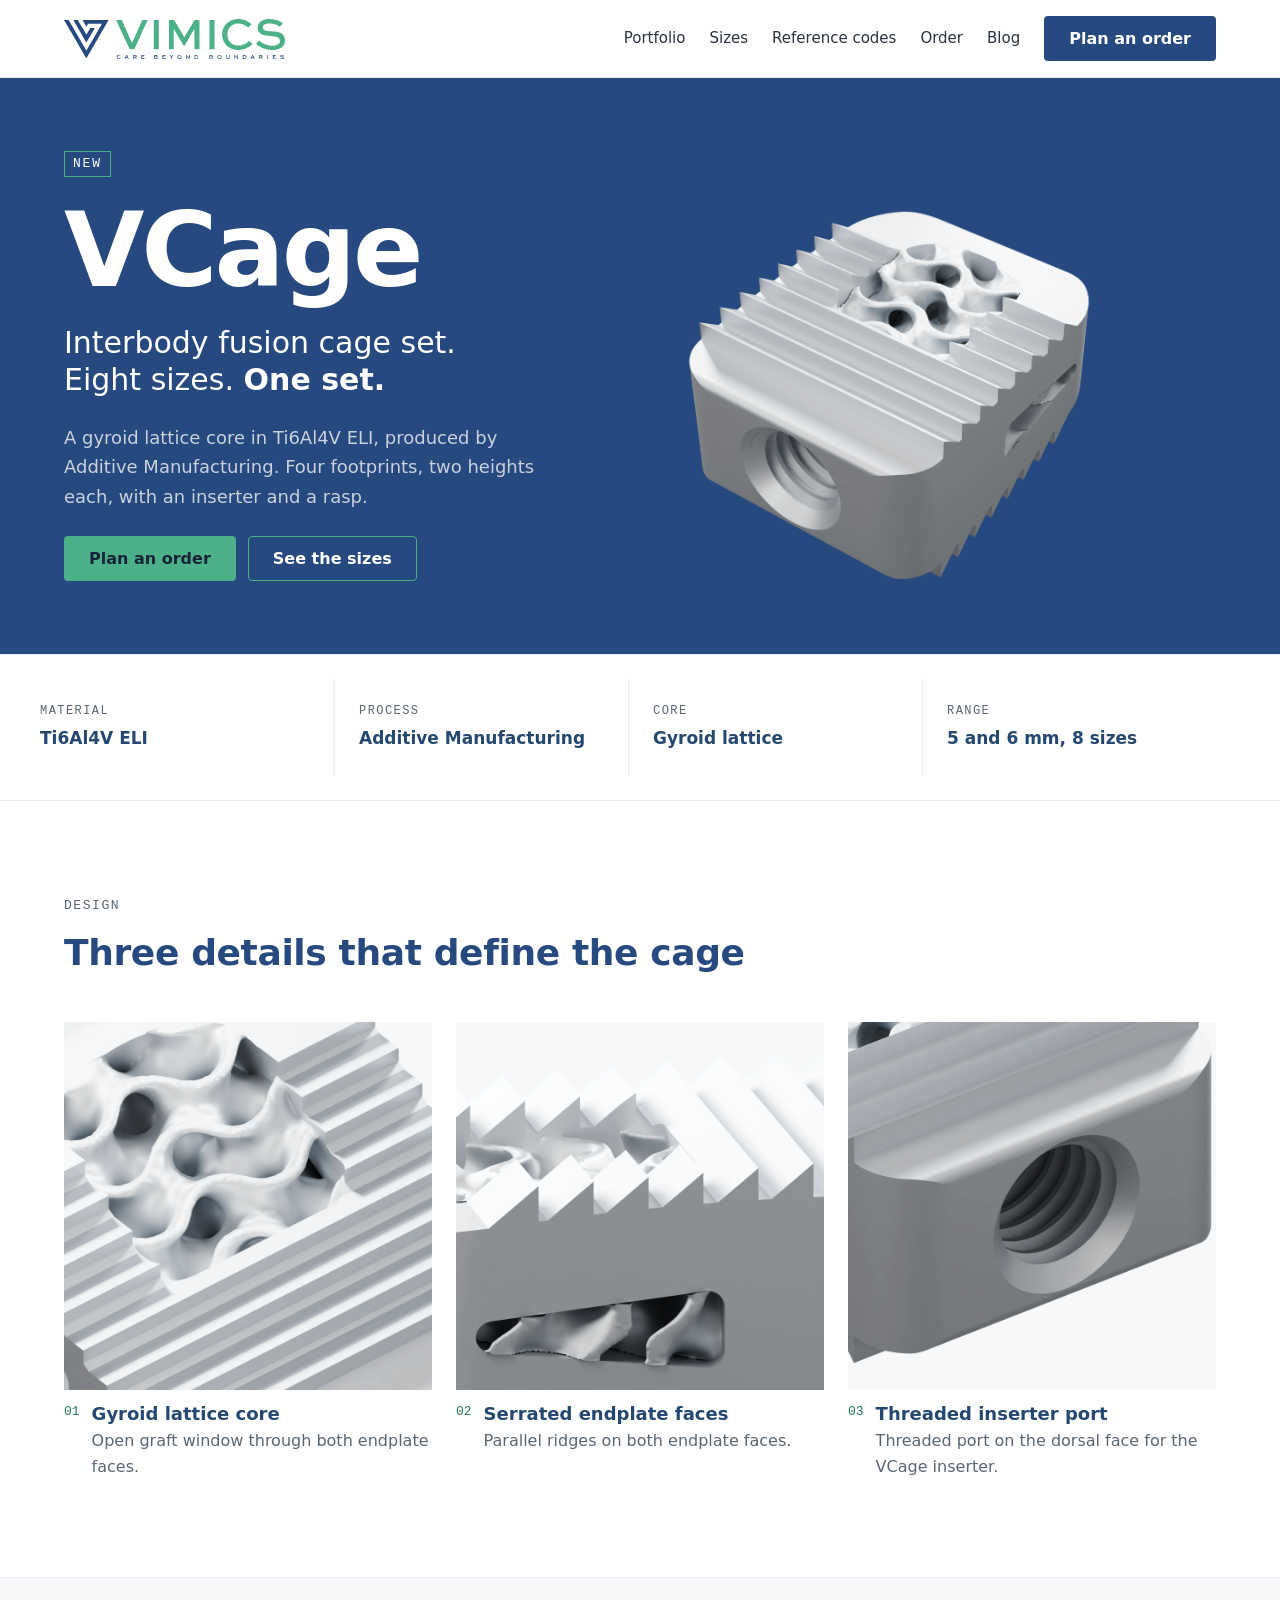
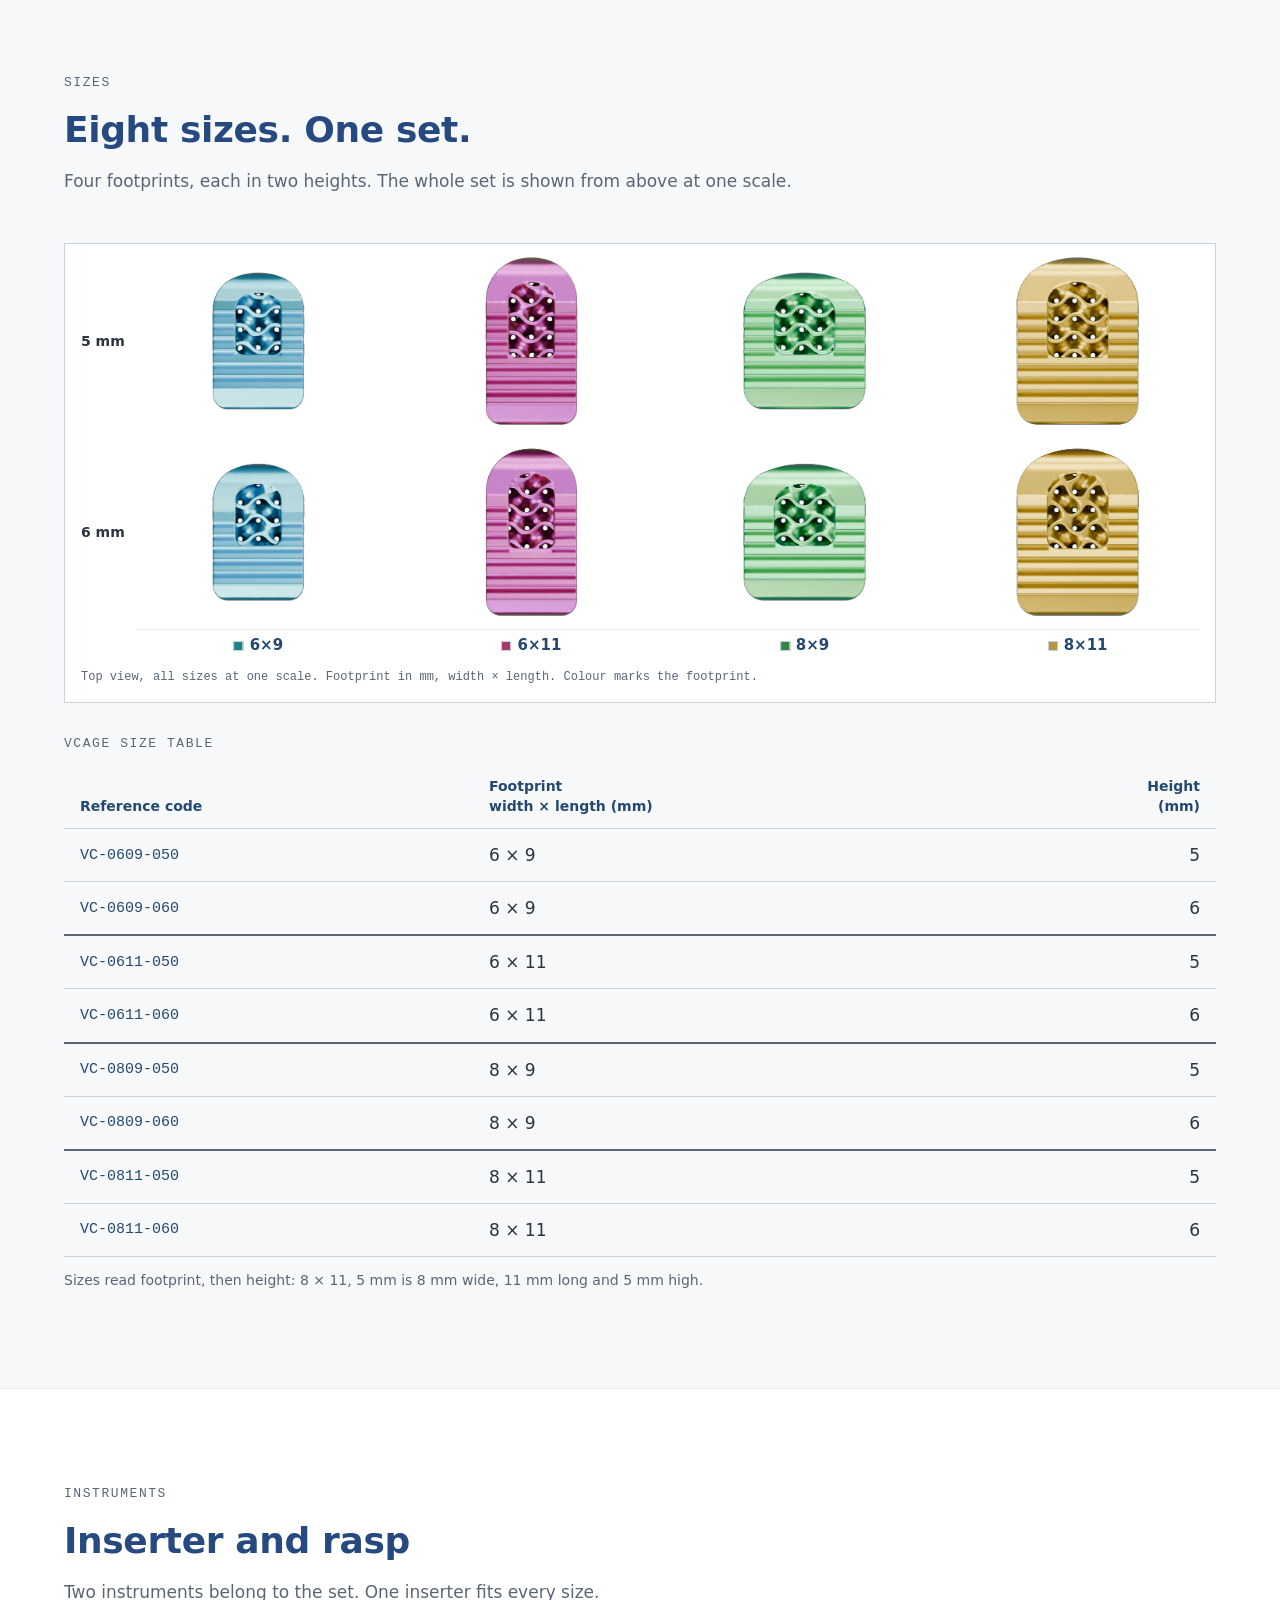
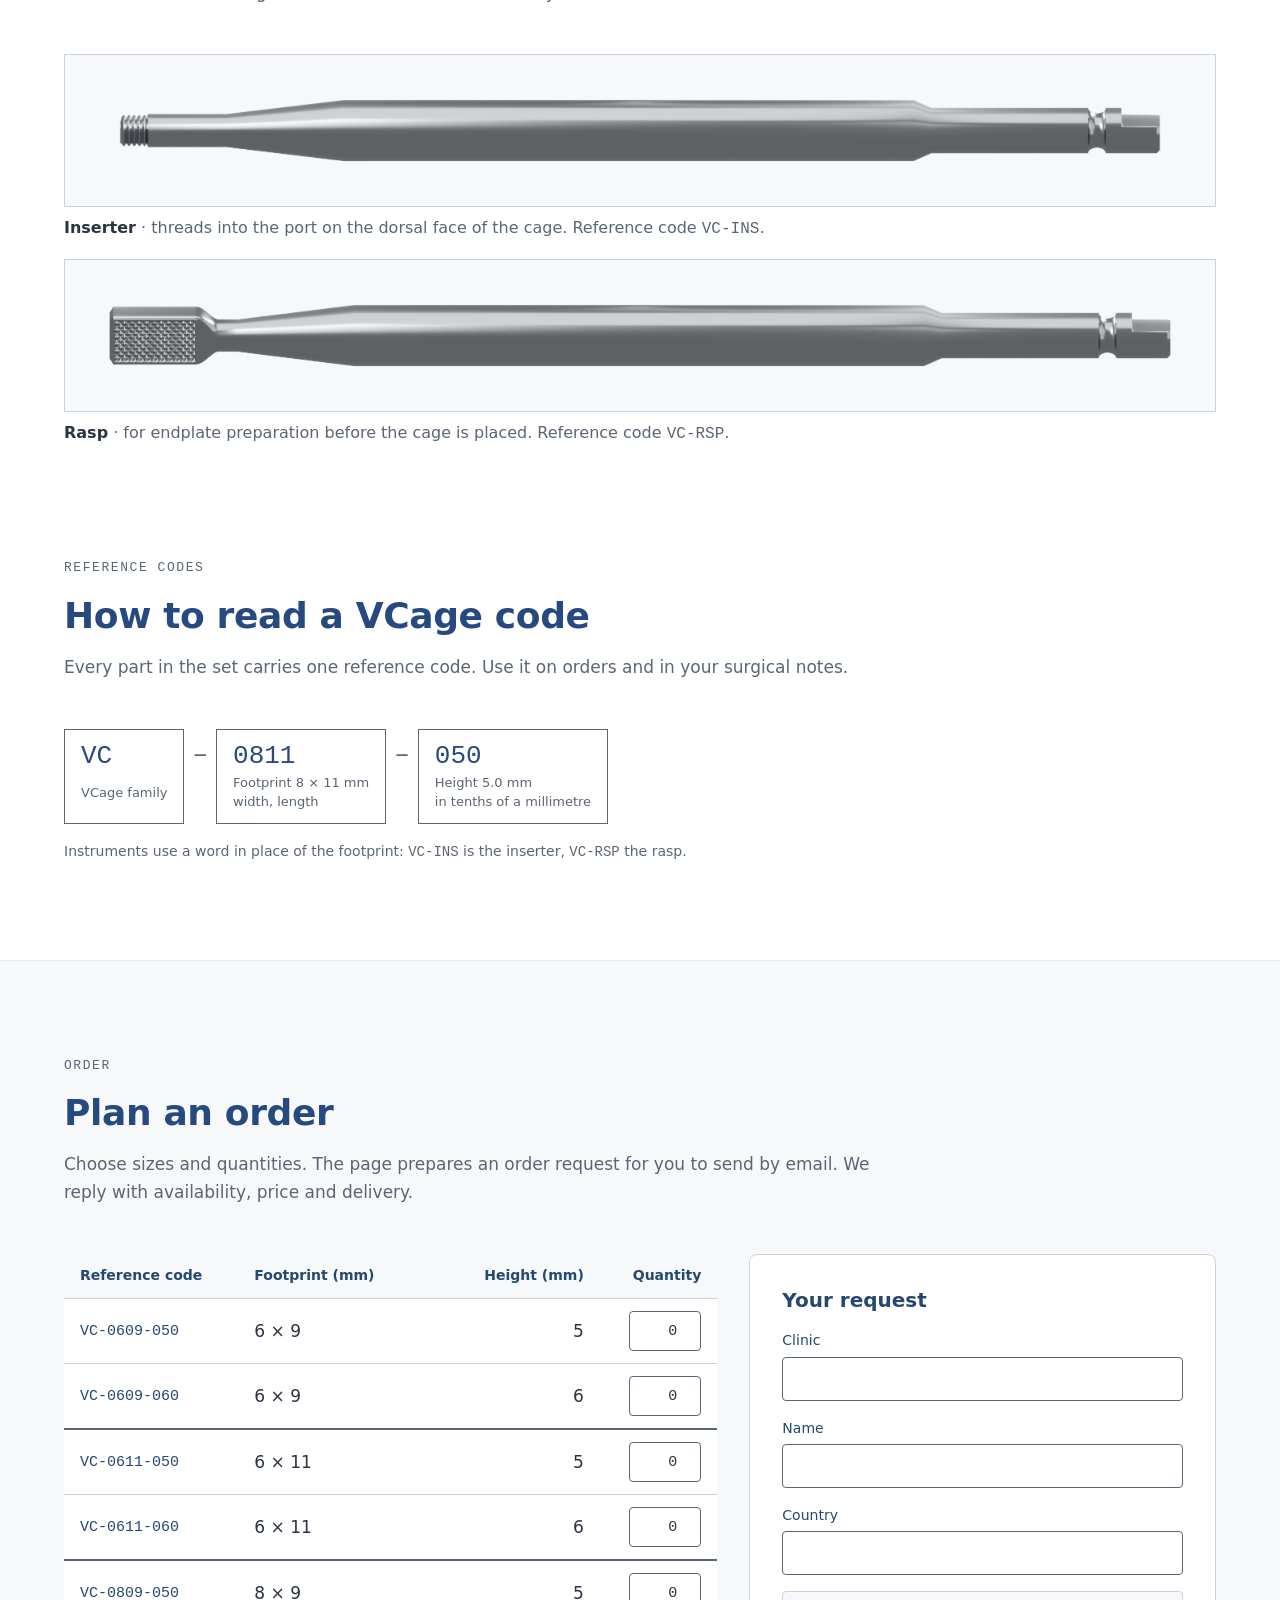
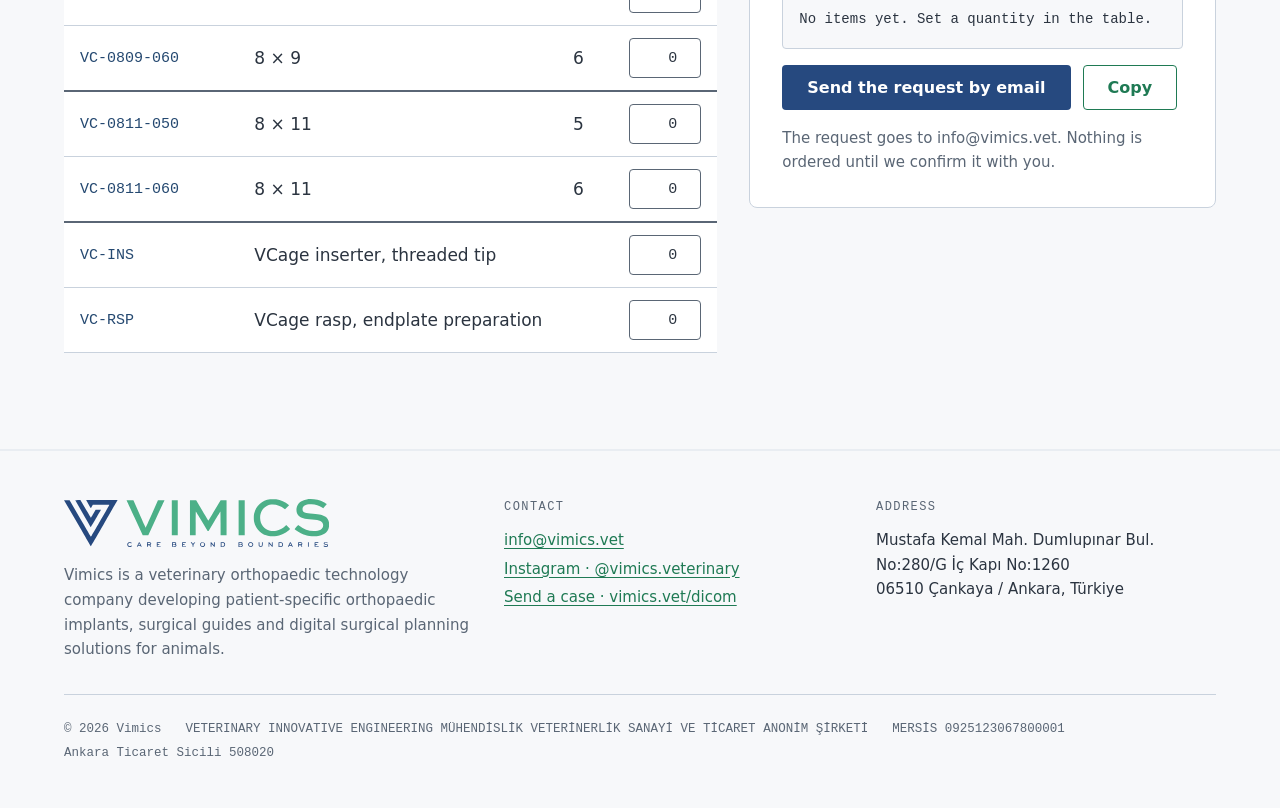
==== vcage/index.html @ 41f99340 "Update VCage to the new eight-size set with inserter and rasp Co-Authored-By: Claude Fable 5.2 <nore" ====
<!doctype html>
<html lang="en">
<head>
<meta charset="utf-8">
<meta name="viewport" content="width=device-width, initial-scale=1, viewport-fit=cover">
<title>VCage interbody fusion cage set · Vimics</title>
<meta name="description" content="VCage interbody fusion cage set: eight sizes with a gyroid lattice core, produced from Ti6Al4V ELI by Additive Manufacturing.">
<link rel="canonical" href="https://vimics.vet/vcage/">
<meta name="robots" content="index, follow, max-image-preview:large">
<meta property="og:type" content="website">
<meta property="og:site_name" content="Vimics">
<meta property="og:locale" content="en_GB">
<meta property="og:url" content="https://vimics.vet/vcage/">
<meta property="og:title" content="VCage · Interbody fusion cage set">
<meta property="og:description" content="Eight sizes. One set. Gyroid lattice core, Ti6Al4V ELI, Additive Manufacturing.">
<meta property="og:image" content="https://vimics.vet/assets/img/vcage/og.jpg">
<meta property="og:image:width" content="1200">
<meta property="og:image:height" content="630">
<meta property="og:image:alt" content="VCage cage in raw titanium: gyroid lattice core, serrated endplate faces and threaded inserter port">
<meta name="twitter:card" content="summary_large_image">
<meta name="theme-color" content="#26497F">
<script type="application/ld+json">
{
  "@context": "https://schema.org",
  "@graph": [
    {
      "@type": "Product",
      "@id": "https://vimics.vet/vcage/#product",
      "name": "VCage interbody fusion cage set",
      "description": "Veterinary interbody fusion cage set in eight sizes. Each cage has a gyroid lattice core, serrated endplate faces and a threaded inserter port, and is produced from Ti6Al4V ELI by Additive Manufacturing.",
      "url": "https://vimics.vet/vcage/",
      "image": ["https://vimics.vet/assets/img/vcage/og.jpg", "https://vimics.vet/assets/img/vcage/hero.webp"],
      "category": "Veterinary orthopaedic implants",
      "material": "Ti6Al4V ELI",
      "brand": { "@type": "Brand", "name": "Vimics" },
      "manufacturer": { "@id": "https://vimics.vet/#organization" }
    },
    {
      "@type": "Organization",
      "@id": "https://vimics.vet/#organization",
      "name": "Vimics",
      "url": "https://vimics.vet/",
      "logo": "https://vimics.vet/assets/img/email/vimics-logo.png"
    },
    {
      "@type": "BreadcrumbList",
      "itemListElement": [
        { "@type": "ListItem", "position": 1, "name": "Home", "item": "https://vimics.vet/" },
        { "@type": "ListItem", "position": 2, "name": "VCage" }
      ]
    }
  ]
}
</script>
<link rel="icon" href="../favicon.ico" sizes="48x48">
<link rel="icon" href="../assets/img/favicon.svg" type="image/svg+xml">
<link rel="icon" href="../assets/img/favicon-192.png" type="image/png" sizes="192x192">
<link rel="apple-touch-icon" href="../assets/img/apple-touch-icon.png">
<link rel="preload" href="../assets/fonts/IBMPlexSans-SemiBold.woff2" as="font" type="font/woff2" crossorigin>
<link rel="stylesheet" href="../assets/site.css">
</head>
<body>

<header class="ust">
  <div class="kolon">
    <a class="logo-link" href="../" aria-label="Vimics home"><svg viewBox="0 0 2000 362"  xmlns="http://www.w3.org/2000/svg" role="img" aria-label="Vimics, Care Beyond Boundaries"><g transform="translate(0.000000,362.000000) scale(0.100000,-0.100000)" fill="var(--logo-monogram)"><path d="M978 3530 l-128 -5 582 -1017 c321 -560 585 -1018 588 -1018 5 0 770 1305 770 1314 0 3 -91 6 -203 6 l-202 0 -175 -305 c-155 -271 -176 -304 -188 -288 -7 10 -187 312 -400 670 l-387 653 -65 -2 c-36 -1 -122 -5 -192 -8z"/><path d="M1680 3533 c0 -10 334 -592 340 -592 3 0 39 55 80 122 l75 122 623 3 c539 2 623 0 620 -12 -7 -33 -1383 -2415 -1390 -2408 -4 4 -367 626 -807 1382 l-798 1375 -211 3 -210 2 1003 -1728 c551 -951 1007 -1737 1012 -1746 7 -13 225 360 988 1686 539 936 992 1723 1008 1750 l27 48 -1180 0 c-649 0 -1180 -3 -1180 -7z"/><path d="M4884 352 c-109 -51 -144 -173 -79 -273 47 -73 172 -98 261 -52 59 31 68 46 44 68 -18 16 -20 16 -46 -4 -109 -86 -253 -5 -224 126 19 85 115 119 205 73 36 -18 40 -19 57 -4 54 49 -133 105 -218 66z"/><path d="M10388 356 c-86 -32 -128 -88 -128 -171 0 -189 259 -253 361 -89 86 140 -74 319 -233 260z m132 -62 c84 -50 77 -188 -12 -225 -100 -41 -199 31 -185 135 12 87 119 136 197 90z"/><path d="M14020 359 c-188 -56 -168 -326 27 -355 157 -23 273 129 203 266 -36 71 -146 114 -230 89z m151 -88 c107 -107 -23 -268 -159 -197 -81 42 -83 170 -3 219 14 9 48 17 75 17 43 0 53 -4 87 -39z"/><path d="M19667 356 c-51 -19 -65 -33 -73 -71 -14 -75 16 -100 137 -116 105 -14 119 -21 119 -60 0 -64 -131 -75 -211 -18 l-31 22 -20 -21 -21 -20 39 -25 c75 -49 183 -59 252 -23 56 29 70 115 26 159 -24 25 -38 28 -149 43 -63 8 -85 20 -85 43 0 46 101 62 169 26 33 -16 34 -16 54 4 l21 20 -47 21 c-62 28 -132 34 -180 16z"/><path d="M5626 308 c-13 -29 -49 -107 -80 -172 -31 -65 -56 -121 -56 -122 0 -2 14 -4 30 -4 27 0 33 6 50 45 l19 45 85 0 85 0 20 -45 c17 -39 24 -45 50 -45 17 0 31 3 30 8 0 4 -35 81 -78 172 -70 149 -80 165 -104 168 -25 3 -30 -2 -51 -50z m78 -84 c34 -74 34 -74 -29 -74 -30 0 -55 4 -55 9 0 12 49 121 54 121 3 0 16 -25 30 -56z"/><path d="M6260 186 l0 -176 30 0 30 0 0 65 0 65 63 0 63 0 35 -62 c30 -55 38 -63 67 -66 40 -4 40 -2 -3 68 -19 32 -35 60 -35 63 0 3 16 21 35 40 37 37 44 67 23 111 -22 50 -53 60 -185 64 l-123 4 0 -176z m244 98 c21 -20 20 -43 -1 -66 -13 -15 -31 -18 -100 -18 l-83 0 0 50 0 50 84 0 c64 0 88 -4 100 -16z"/><path d="M7000 185 l0 -175 145 0 145 0 0 25 0 25 -115 0 -115 0 0 55 0 55 65 0 c63 0 65 1 65 25 0 24 -2 25 -65 25 l-65 0 0 40 0 40 110 0 110 0 0 30 0 30 -140 0 -140 0 0 -175z"/><path d="M8150 186 l0 -176 119 0 c66 0 131 4 144 9 69 26 90 110 42 161 -23 24 -24 28 -10 40 25 21 19 83 -11 111 -24 22 -34 24 -155 28 l-129 3 0 -176z m248 76 c4 -41 -21 -52 -119 -52 l-69 0 0 45 0 46 93 -3 92 -3 3 -33z m0 -108 c31 -21 26 -64 -8 -81 -14 -7 -60 -13 -102 -13 l-78 0 0 55 0 55 83 0 c59 0 89 -4 105 -16z"/><path d="M8910 185 l0 -175 145 0 145 0 0 25 0 25 -115 0 -115 0 0 55 0 55 65 0 c63 0 65 1 65 25 0 24 -2 25 -65 25 l-65 0 0 40 0 39 108 3 107 3 3 28 3 27 -140 0 -141 0 0 -175z"/><path d="M9567 348 c5 -7 37 -49 71 -94 l62 -81 0 -81 0 -82 30 0 30 0 0 81 0 81 63 81 c86 112 84 107 45 107 -30 0 -40 -7 -82 -65 -54 -74 -52 -74 -111 9 -37 51 -43 56 -79 56 -29 0 -36 -3 -29 -12z"/><path d="M11060 185 l0 -175 30 0 29 0 3 117 3 117 98 -117 c76 -91 103 -117 122 -117 l25 0 0 175 0 175 -30 0 -29 0 -3 -117 -3 -117 -98 117 c-76 91 -103 117 -122 117 l-25 0 0 -175z"/><path d="M11820 184 l0 -176 113 4 c130 4 162 17 197 81 55 98 9 229 -91 257 -19 6 -76 10 -126 10 l-93 0 0 -176z m241 87 c25 -25 29 -37 29 -84 0 -90 -47 -127 -162 -127 l-48 0 0 120 0 120 76 0 c70 0 78 -2 105 -29z"/><path d="M13160 185 l0 -177 136 4 136 3 29 33 c37 41 39 89 5 129 -21 25 -22 29 -9 49 22 34 13 83 -20 108 -25 18 -45 21 -153 24 l-124 4 0 -177z m238 103 c42 -42 -7 -78 -105 -78 l-73 0 0 45 0 45 83 0 c51 0 88 -5 95 -12z m10 -134 c31 -21 26 -64 -8 -81 -14 -7 -60 -13 -102 -13 l-78 0 0 55 0 55 83 0 c59 0 89 -4 105 -16z"/><path d="M14682 221 c3 -139 3 -140 33 -171 53 -55 162 -64 221 -18 43 35 54 75 54 208 l0 120 -30 0 -30 0 0 -121 c0 -134 -6 -154 -55 -175 -44 -18 -90 -8 -115 24 -17 22 -20 40 -20 148 l0 124 -31 0 -31 0 4 -139z"/><path d="M15430 185 l0 -175 25 0 25 0 0 115 c0 63 4 115 8 115 4 0 50 -52 102 -115 79 -96 100 -115 123 -115 l27 0 -2 173 -3 172 -27 3 -27 3 -3 -121 -3 -121 -100 120 c-74 91 -105 121 -122 121 l-23 0 0 -175z"/><path d="M16180 185 l0 -177 119 3 c129 4 150 12 195 73 31 41 30 159 -2 204 -39 53 -73 66 -199 70 l-113 4 0 -177z m243 89 c33 -33 43 -84 28 -135 -17 -55 -46 -71 -133 -73 l-73 -1 -3 118 -3 117 79 0 c72 0 82 -2 105 -26z"/><path d="M17046 352 c-8 -13 -156 -334 -156 -338 0 -2 13 -4 30 -4 25 0 32 6 49 45 l20 45 83 0 84 0 22 -45 c19 -39 26 -45 52 -45 16 0 30 2 30 3 0 2 -35 80 -79 173 -69 148 -82 169 -104 172 -14 2 -28 -1 -31 -6z m84 -194 c0 -5 -25 -8 -55 -8 -63 0 -64 0 -29 77 l26 58 29 -60 c15 -33 28 -63 29 -67z"/><path d="M17660 185 l0 -175 30 0 30 0 0 65 0 65 63 0 62 0 35 -65 c32 -59 38 -65 68 -65 39 0 39 -4 -3 69 -42 72 -42 65 -3 100 27 24 33 36 33 69 0 82 -57 112 -210 112 l-105 0 0 -175z m242 98 c51 -46 8 -83 -99 -83 l-83 0 0 50 0 50 82 0 c62 0 86 -4 100 -17z"/><path d="M18400 185 l0 -175 30 0 30 0 0 175 0 175 -30 0 -30 0 0 -175z"/><path d="M18904 347 c-2 -7 -3 -85 -2 -172 l3 -160 148 -3 147 -3 0 25 0 25 -117 3 -118 3 0 50 0 50 68 3 c64 3 67 4 67 27 0 24 -2 25 -70 25 l-70 0 0 40 0 40 110 0 110 0 0 30 0 30 -135 0 c-102 0 -137 -3 -141 -13z"/></g><g transform="translate(0.000000,362.000000) scale(0.100000,-0.100000)" fill="var(--logo-kelime)"><path d="M15545 3603 c-617 -78 -1073 -494 -1207 -1101 -32 -142 -32 -443 0 -589 156 -720 775 -1160 1552 -1102 383 29 741 176 1045 431 145 121 148 90 -24 262 l-149 149 -75 -67 c-201 -183 -425 -299 -677 -353 -120 -25 -365 -25 -475 1 -444 103 -724 455 -742 931 -15 413 169 758 499 934 382 204 931 112 1346 -226 l33 -27 152 153 152 152 -44 37 c-247 209 -581 355 -932 406 -97 15 -370 20 -454 9z"/><path d="M18305 3589 c-458 -81 -717 -309 -766 -675 -30 -225 26 -420 157 -549 175 -173 424 -245 1009 -290 612 -48 795 -131 835 -379 49 -306 -221 -496 -705 -496 -405 1 -769 135 -1090 403 -44 37 -83 66 -87 65 -10 -4 -268 -301 -268 -309 0 -12 183 -155 276 -216 307 -201 633 -307 1022 -332 654 -43 1137 182 1266 589 110 347 18 699 -229 875 -196 140 -418 196 -941 235 -335 25 -479 44 -572 76 -166 55 -222 123 -222 268 0 246 246 380 670 363 315 -13 594 -97 800 -242 44 -30 81 -55 84 -55 8 0 266 299 266 308 0 12 -113 87 -210 140 -363 198 -901 290 -1295 221z"/><path d="M4720 3523 c0 -5 274 -597 609 -1318 l608 -1310 210 -3 210 -2 609 1311 c335 722 611 1316 612 1321 2 4 -107 7 -244 6 l-249 -3 -456 -1030 c-251 -566 -462 -1030 -469 -1030 -7 0 -218 465 -469 1032 l-456 1032 -257 1 c-142 0 -258 -3 -258 -7z"/><path d="M8130 2210 l0 -1320 225 0 225 0 0 1320 0 1320 -225 0 -225 0 0 -1320z"/><path d="M9500 2210 l0 -1320 215 0 215 0 2 898 c2 589 6 897 13 896 5 -1 207 -334 448 -740 l438 -739 37 -3 37 -3 440 742 c242 408 445 741 450 741 7 -1 11 -310 13 -897 l2 -895 225 0 225 0 0 1320 0 1320 -224 0 -224 0 -452 -767 c-249 -423 -457 -773 -464 -780 -8 -9 -122 178 -470 768 l-459 779 -233 0 -234 0 0 -1320z"/><path d="M13170 2210 l0 -1320 230 0 230 0 0 1320 0 1320 -230 0 -230 0 0 -1320z"/></g></svg></a>
    <nav class="nav" aria-label="Main">
      <a href="../#portfolio">Portfolio</a>
      <a href="#sizes">Sizes</a>
      <a href="#codes">Reference codes</a>
      <a href="#order">Order</a>
      <a href="../blog/">Blog</a>
      <a class="btn btn-birincil" href="#order">Plan an order</a>
    </nav>
  </div>
</header>

<main>

<section class="urun-hero">
  <div class="kolon">
    <div class="hero-metin">
      <span class="rozet">NEW</span>
      <h1>VCage</h1>
      <p class="alt-satir">Interbody fusion cage set.<br>Eight sizes. <strong>One set.</strong></p>
      <p class="lead">A gyroid lattice core in Ti6Al4V ELI, produced by Additive Manufacturing. Four footprints, two heights each, with an inserter and a rasp.</p>
      <div class="eylemler">
        <a class="btn btn-birincil" href="#order">Plan an order</a>
        <a class="btn btn-ikincil" href="#sizes">See the sizes</a>
      </div>
    </div>
    <figure>
      <img src="../assets/img/vcage/hero.webp" width="5444" height="3960" alt="VCage cage, footprint 8×11, in raw titanium: threaded inserter port on the dorsal face, serrated endplate faces and the gyroid lattice core">
    </figure>
  </div>
</section>

<section class="serit" aria-label="VCage specifications">
  <div class="kolon">
    <dl>
      <div><dt>Material</dt><dd>Ti6Al4V ELI</dd></div>
      <div><dt>Process</dt><dd>Additive Manufacturing</dd></div>
      <div><dt>Core</dt><dd>Gyroid lattice</dd></div>
      <div><dt>Range</dt><dd>5 and 6 mm, 8 sizes</dd></div>
    </dl>
  </div>
</section>

<section class="bolum" id="design">
  <div class="kolon">
    <div class="bolum-bas">
      <span class="etiket">Design</span>
      <h2>Three details that define the cage</h2>
    </div>
    <div class="makrolar">
      <figure>
        <img src="../assets/img/vcage/makro-lattice.webp" width="1720" height="1720" loading="lazy" alt="Close-up of the gyroid lattice core seen through the graft window">
        <figcaption><span class="no">01</span><h3>Gyroid lattice core</h3><p>Open graft window through both endplate faces.</p></figcaption>
      </figure>
      <figure>
        <img src="../assets/img/vcage/makro-dis.webp" width="1720" height="1720" loading="lazy" alt="Close-up of the parallel serration ridges on an endplate face">
        <figcaption><span class="no">02</span><h3>Serrated endplate faces</h3><p>Parallel ridges on both endplate faces.</p></figcaption>
      </figure>
      <figure>
        <img src="../assets/img/vcage/makro-port.webp" width="1720" height="1720" loading="lazy" alt="Close-up of the threaded inserter port on the dorsal face of the cage">
        <figcaption><span class="no">03</span><h3>Threaded inserter port</h3><p>Threaded port on the dorsal face for the VCage inserter.</p></figcaption>
      </figure>
    </div>
  </div>
</section>

<section class="bolum" id="sizes" style="background: var(--zemin-yukseltilmis); border-block: 1px solid var(--ayrac);">
  <div class="kolon">
    <div class="bolum-bas">
      <span class="etiket">Sizes</span>
      <h2>Eight sizes. One set.</h2>
      <p class="ikincil">Four footprints, each in two heights. The whole set is shown from above at one scale.</p>
    </div>
    <div class="matris-sar"><figure class="matris"><div class="matris-ic"><div class="matris-gorsel"><img src="../assets/img/vcage/matris.webp" width="5444" height="1974" loading="lazy" alt="All eight VCage sizes seen from above at one scale: four footprints in columns, two heights per footprint"><span class="satir" style="top:25.18%">5 mm</span><span class="satir" style="top:74.82%">6 mm</span></div><div class="ayaklar"><span class="ayak" style="left:11.43%"><i style="background:#1A8486"></i>6×9</span><span class="ayak" style="left:37.14%"><i style="background:#A8386A"></i>6×11</span><span class="ayak" style="left:62.86%"><i style="background:#358446"></i>8×9</span><span class="ayak" style="left:88.57%"><i style="background:#B79643"></i>8×11</span></div></div><figcaption>Top view, all sizes at one scale. Footprint in mm, width × length. Colour marks the footprint.</figcaption></figure></div>
    <div class="tablo-sar">
      <table class="boyut">
        <caption class="etiket" style="text-align: left; padding-bottom: var(--b3);">VCage size table</caption>
        <thead>
          <tr><th>Reference code</th><th>Footprint<br>width × length (mm)</th><th class="sayi">Height<br>(mm)</th></tr>
        </thead>
        <tbody>
<tr><td class="kod">VC-0609-050</td><td>6 × 9</td><td class="sayi">5</td></tr>
<tr><td class="kod">VC-0609-060</td><td>6 × 9</td><td class="sayi">6</td></tr>
<tr class="grup-ilk"><td class="kod">VC-0611-050</td><td>6 × 11</td><td class="sayi">5</td></tr>
<tr><td class="kod">VC-0611-060</td><td>6 × 11</td><td class="sayi">6</td></tr>
<tr class="grup-ilk"><td class="kod">VC-0809-050</td><td>8 × 9</td><td class="sayi">5</td></tr>
<tr><td class="kod">VC-0809-060</td><td>8 × 9</td><td class="sayi">6</td></tr>
<tr class="grup-ilk"><td class="kod">VC-0811-050</td><td>8 × 11</td><td class="sayi">5</td></tr>
<tr><td class="kod">VC-0811-060</td><td>8 × 11</td><td class="sayi">6</td></tr>
        </tbody>
      </table>
    </div>
    <p class="tablo-not">Sizes read footprint, then height: 8 × 11, 5 mm is 8 mm wide, 11 mm long and 5 mm high.</p>
  </div>
</section>

<section class="bolum" id="instruments">
  <div class="kolon">
    <div class="bolum-bas">
      <span class="etiket">Instruments</span>
      <h2>Inserter and rasp</h2>
      <p class="ikincil">Two instruments belong to the set. One inserter fits every size.</p>
    </div>
    <figure class="alet">
      <div class="inserter-sahne"><img src="../assets/img/vcage/inserter.webp" width="5444" height="510" loading="lazy" alt="VCage inserter with a threaded tip, shown horizontally"></div>
      <figcaption><b>Inserter</b> · threads into the port on the dorsal face of the cage. Reference code <span class="mono">VC-INS</span>.</figcaption>
    </figure>
    <figure class="alet">
      <div class="inserter-sahne"><img src="../assets/img/vcage/rasp.webp" width="5444" height="510" loading="lazy" alt="VCage rasp with a knurled working end, shown horizontally"></div>
      <figcaption><b>Rasp</b> · for endplate preparation before the cage is placed. Reference code <span class="mono">VC-RSP</span>.</figcaption>
    </figure>
  </div>
</section>

<section class="bolum" id="codes" style="padding-top: 0;">
  <div class="kolon">
    <div class="bolum-bas">
      <span class="etiket">Reference codes</span>
      <h2>How to read a VCage code</h2>
      <p class="ikincil">Every part in the set carries one reference code. Use it on orders and in your surgical notes.</p>
    </div>
    <div class="kod-anatomi" aria-label="Example code VC-0811-050">
      <div><b>VC</b><span>VCage family</span></div>
      <div class="tire"><b>–</b></div>
      <div><b>0811</b><span>Footprint 8 × 11 mm<br>width, length</span></div>
      <div class="tire"><b>–</b></div>
      <div><b>050</b><span>Height 5.0 mm<br>in tenths of a millimetre</span></div>
    </div>
    <p class="tablo-not" style="margin-top: var(--b4);">Instruments use a word in place of the footprint: <span class="mono">VC-INS</span> is the inserter, <span class="mono">VC-RSP</span> the rasp.</p>
  </div>
</section>

<section class="bolum" id="order" style="background: var(--zemin-yukseltilmis); border-block: 1px solid var(--ayrac);">
  <div class="kolon">
    <div class="bolum-bas">
      <span class="etiket">Order</span>
      <h2>Plan an order</h2>
      <p class="ikincil">Choose sizes and quantities. The page prepares an order request for you to send by email. We reply with availability, price and delivery.</p>
    </div>
    <div class="siparis">
      <div class="tablo-sar">
        <table class="boyut" style="background: var(--zemin);">
          <thead>
            <tr><th>Reference code</th><th>Footprint (mm)</th><th class="sayi">Height (mm)</th><th class="sayi">Quantity</th></tr>
          </thead>
          <tbody>
<tr><td class="kod">VC-0609-050</td><td>6 × 9</td><td class="sayi">5</td><td class="sayi"><input type="number" id="adet-VC-0609-050" data-kod="VC-0609-050" data-ad="VCage 6x9, 5 mm" min="0" max="99" step="1" value="0" inputmode="numeric" aria-label="Quantity of VC-0609-050"></td></tr>
<tr><td class="kod">VC-0609-060</td><td>6 × 9</td><td class="sayi">6</td><td class="sayi"><input type="number" id="adet-VC-0609-060" data-kod="VC-0609-060" data-ad="VCage 6x9, 6 mm" min="0" max="99" step="1" value="0" inputmode="numeric" aria-label="Quantity of VC-0609-060"></td></tr>
<tr class="grup-ilk"><td class="kod">VC-0611-050</td><td>6 × 11</td><td class="sayi">5</td><td class="sayi"><input type="number" id="adet-VC-0611-050" data-kod="VC-0611-050" data-ad="VCage 6x11, 5 mm" min="0" max="99" step="1" value="0" inputmode="numeric" aria-label="Quantity of VC-0611-050"></td></tr>
<tr><td class="kod">VC-0611-060</td><td>6 × 11</td><td class="sayi">6</td><td class="sayi"><input type="number" id="adet-VC-0611-060" data-kod="VC-0611-060" data-ad="VCage 6x11, 6 mm" min="0" max="99" step="1" value="0" inputmode="numeric" aria-label="Quantity of VC-0611-060"></td></tr>
<tr class="grup-ilk"><td class="kod">VC-0809-050</td><td>8 × 9</td><td class="sayi">5</td><td class="sayi"><input type="number" id="adet-VC-0809-050" data-kod="VC-0809-050" data-ad="VCage 8x9, 5 mm" min="0" max="99" step="1" value="0" inputmode="numeric" aria-label="Quantity of VC-0809-050"></td></tr>
<tr><td class="kod">VC-0809-060</td><td>8 × 9</td><td class="sayi">6</td><td class="sayi"><input type="number" id="adet-VC-0809-060" data-kod="VC-0809-060" data-ad="VCage 8x9, 6 mm" min="0" max="99" step="1" value="0" inputmode="numeric" aria-label="Quantity of VC-0809-060"></td></tr>
<tr class="grup-ilk"><td class="kod">VC-0811-050</td><td>8 × 11</td><td class="sayi">5</td><td class="sayi"><input type="number" id="adet-VC-0811-050" data-kod="VC-0811-050" data-ad="VCage 8x11, 5 mm" min="0" max="99" step="1" value="0" inputmode="numeric" aria-label="Quantity of VC-0811-050"></td></tr>
<tr><td class="kod">VC-0811-060</td><td>8 × 11</td><td class="sayi">6</td><td class="sayi"><input type="number" id="adet-VC-0811-060" data-kod="VC-0811-060" data-ad="VCage 8x11, 6 mm" min="0" max="99" step="1" value="0" inputmode="numeric" aria-label="Quantity of VC-0811-060"></td></tr>
<tr class="grup-ilk"><td class="kod">VC-INS</td><td colspan="2">VCage inserter, threaded tip</td><td class="sayi"><input type="number" id="adet-VC-INS" data-kod="VC-INS" data-ad="VCage inserter" min="0" max="99" step="1" value="0" inputmode="numeric" aria-label="Quantity of VC-INS"></td></tr>
<tr><td class="kod">VC-RSP</td><td colspan="2">VCage rasp, endplate preparation</td><td class="sayi"><input type="number" id="adet-VC-RSP" data-kod="VC-RSP" data-ad="VCage rasp" min="0" max="99" step="1" value="0" inputmode="numeric" aria-label="Quantity of VC-RSP"></td></tr>
          </tbody>
        </table>
      </div>
      <div class="siparis-ozet panel" style="background: var(--zemin);">
        <h3>Your request</h3>
        <div class="alan"><label for="klinik">Clinic</label><input id="klinik" type="text" autocomplete="organization"></div>
        <div class="alan"><label for="cerrah">Name</label><input id="cerrah" type="text" autocomplete="name"></div>
        <div class="alan"><label for="ulke">Country</label><input id="ulke" type="text" autocomplete="country-name"></div>
        <pre class="sablon" id="ozet" aria-live="polite">No items yet. Set a quantity in the table.</pre>
        <div class="eylemler">
          <a class="btn btn-birincil" id="siparis-eposta" href="mailto:info@vimics.vet">Send the request by email</a>
          <button class="btn btn-ikincil" id="siparis-kopyala" type="button">Copy</button>
        </div>
        <p class="not" id="siparis-durum" aria-live="polite">The request goes to info@vimics.vet. Nothing is ordered until we confirm it with you.</p>
      </div>
    </div>
  </div>
</section>

</main>

<footer class="alt" id="contact">
  <div class="kolon">
    <div style="display: grid; gap: var(--b4); align-content: start;">
      <a class="logo-link" href="../" aria-label="Vimics home"><svg viewBox="0 0 2000 362"  xmlns="http://www.w3.org/2000/svg" role="img" aria-label="Vimics, Care Beyond Boundaries"><g transform="translate(0.000000,362.000000) scale(0.100000,-0.100000)" fill="var(--logo-monogram)"><path d="M978 3530 l-128 -5 582 -1017 c321 -560 585 -1018 588 -1018 5 0 770 1305 770 1314 0 3 -91 6 -203 6 l-202 0 -175 -305 c-155 -271 -176 -304 -188 -288 -7 10 -187 312 -400 670 l-387 653 -65 -2 c-36 -1 -122 -5 -192 -8z"/><path d="M1680 3533 c0 -10 334 -592 340 -592 3 0 39 55 80 122 l75 122 623 3 c539 2 623 0 620 -12 -7 -33 -1383 -2415 -1390 -2408 -4 4 -367 626 -807 1382 l-798 1375 -211 3 -210 2 1003 -1728 c551 -951 1007 -1737 1012 -1746 7 -13 225 360 988 1686 539 936 992 1723 1008 1750 l27 48 -1180 0 c-649 0 -1180 -3 -1180 -7z"/><path d="M4884 352 c-109 -51 -144 -173 -79 -273 47 -73 172 -98 261 -52 59 31 68 46 44 68 -18 16 -20 16 -46 -4 -109 -86 -253 -5 -224 126 19 85 115 119 205 73 36 -18 40 -19 57 -4 54 49 -133 105 -218 66z"/><path d="M10388 356 c-86 -32 -128 -88 -128 -171 0 -189 259 -253 361 -89 86 140 -74 319 -233 260z m132 -62 c84 -50 77 -188 -12 -225 -100 -41 -199 31 -185 135 12 87 119 136 197 90z"/><path d="M14020 359 c-188 -56 -168 -326 27 -355 157 -23 273 129 203 266 -36 71 -146 114 -230 89z m151 -88 c107 -107 -23 -268 -159 -197 -81 42 -83 170 -3 219 14 9 48 17 75 17 43 0 53 -4 87 -39z"/><path d="M19667 356 c-51 -19 -65 -33 -73 -71 -14 -75 16 -100 137 -116 105 -14 119 -21 119 -60 0 -64 -131 -75 -211 -18 l-31 22 -20 -21 -21 -20 39 -25 c75 -49 183 -59 252 -23 56 29 70 115 26 159 -24 25 -38 28 -149 43 -63 8 -85 20 -85 43 0 46 101 62 169 26 33 -16 34 -16 54 4 l21 20 -47 21 c-62 28 -132 34 -180 16z"/><path d="M5626 308 c-13 -29 -49 -107 -80 -172 -31 -65 -56 -121 -56 -122 0 -2 14 -4 30 -4 27 0 33 6 50 45 l19 45 85 0 85 0 20 -45 c17 -39 24 -45 50 -45 17 0 31 3 30 8 0 4 -35 81 -78 172 -70 149 -80 165 -104 168 -25 3 -30 -2 -51 -50z m78 -84 c34 -74 34 -74 -29 -74 -30 0 -55 4 -55 9 0 12 49 121 54 121 3 0 16 -25 30 -56z"/><path d="M6260 186 l0 -176 30 0 30 0 0 65 0 65 63 0 63 0 35 -62 c30 -55 38 -63 67 -66 40 -4 40 -2 -3 68 -19 32 -35 60 -35 63 0 3 16 21 35 40 37 37 44 67 23 111 -22 50 -53 60 -185 64 l-123 4 0 -176z m244 98 c21 -20 20 -43 -1 -66 -13 -15 -31 -18 -100 -18 l-83 0 0 50 0 50 84 0 c64 0 88 -4 100 -16z"/><path d="M7000 185 l0 -175 145 0 145 0 0 25 0 25 -115 0 -115 0 0 55 0 55 65 0 c63 0 65 1 65 25 0 24 -2 25 -65 25 l-65 0 0 40 0 40 110 0 110 0 0 30 0 30 -140 0 -140 0 0 -175z"/><path d="M8150 186 l0 -176 119 0 c66 0 131 4 144 9 69 26 90 110 42 161 -23 24 -24 28 -10 40 25 21 19 83 -11 111 -24 22 -34 24 -155 28 l-129 3 0 -176z m248 76 c4 -41 -21 -52 -119 -52 l-69 0 0 45 0 46 93 -3 92 -3 3 -33z m0 -108 c31 -21 26 -64 -8 -81 -14 -7 -60 -13 -102 -13 l-78 0 0 55 0 55 83 0 c59 0 89 -4 105 -16z"/><path d="M8910 185 l0 -175 145 0 145 0 0 25 0 25 -115 0 -115 0 0 55 0 55 65 0 c63 0 65 1 65 25 0 24 -2 25 -65 25 l-65 0 0 40 0 39 108 3 107 3 3 28 3 27 -140 0 -141 0 0 -175z"/><path d="M9567 348 c5 -7 37 -49 71 -94 l62 -81 0 -81 0 -82 30 0 30 0 0 81 0 81 63 81 c86 112 84 107 45 107 -30 0 -40 -7 -82 -65 -54 -74 -52 -74 -111 9 -37 51 -43 56 -79 56 -29 0 -36 -3 -29 -12z"/><path d="M11060 185 l0 -175 30 0 29 0 3 117 3 117 98 -117 c76 -91 103 -117 122 -117 l25 0 0 175 0 175 -30 0 -29 0 -3 -117 -3 -117 -98 117 c-76 91 -103 117 -122 117 l-25 0 0 -175z"/><path d="M11820 184 l0 -176 113 4 c130 4 162 17 197 81 55 98 9 229 -91 257 -19 6 -76 10 -126 10 l-93 0 0 -176z m241 87 c25 -25 29 -37 29 -84 0 -90 -47 -127 -162 -127 l-48 0 0 120 0 120 76 0 c70 0 78 -2 105 -29z"/><path d="M13160 185 l0 -177 136 4 136 3 29 33 c37 41 39 89 5 129 -21 25 -22 29 -9 49 22 34 13 83 -20 108 -25 18 -45 21 -153 24 l-124 4 0 -177z m238 103 c42 -42 -7 -78 -105 -78 l-73 0 0 45 0 45 83 0 c51 0 88 -5 95 -12z m10 -134 c31 -21 26 -64 -8 -81 -14 -7 -60 -13 -102 -13 l-78 0 0 55 0 55 83 0 c59 0 89 -4 105 -16z"/><path d="M14682 221 c3 -139 3 -140 33 -171 53 -55 162 -64 221 -18 43 35 54 75 54 208 l0 120 -30 0 -30 0 0 -121 c0 -134 -6 -154 -55 -175 -44 -18 -90 -8 -115 24 -17 22 -20 40 -20 148 l0 124 -31 0 -31 0 4 -139z"/><path d="M15430 185 l0 -175 25 0 25 0 0 115 c0 63 4 115 8 115 4 0 50 -52 102 -115 79 -96 100 -115 123 -115 l27 0 -2 173 -3 172 -27 3 -27 3 -3 -121 -3 -121 -100 120 c-74 91 -105 121 -122 121 l-23 0 0 -175z"/><path d="M16180 185 l0 -177 119 3 c129 4 150 12 195 73 31 41 30 159 -2 204 -39 53 -73 66 -199 70 l-113 4 0 -177z m243 89 c33 -33 43 -84 28 -135 -17 -55 -46 -71 -133 -73 l-73 -1 -3 118 -3 117 79 0 c72 0 82 -2 105 -26z"/><path d="M17046 352 c-8 -13 -156 -334 -156 -338 0 -2 13 -4 30 -4 25 0 32 6 49 45 l20 45 83 0 84 0 22 -45 c19 -39 26 -45 52 -45 16 0 30 2 30 3 0 2 -35 80 -79 173 -69 148 -82 169 -104 172 -14 2 -28 -1 -31 -6z m84 -194 c0 -5 -25 -8 -55 -8 -63 0 -64 0 -29 77 l26 58 29 -60 c15 -33 28 -63 29 -67z"/><path d="M17660 185 l0 -175 30 0 30 0 0 65 0 65 63 0 62 0 35 -65 c32 -59 38 -65 68 -65 39 0 39 -4 -3 69 -42 72 -42 65 -3 100 27 24 33 36 33 69 0 82 -57 112 -210 112 l-105 0 0 -175z m242 98 c51 -46 8 -83 -99 -83 l-83 0 0 50 0 50 82 0 c62 0 86 -4 100 -17z"/><path d="M18400 185 l0 -175 30 0 30 0 0 175 0 175 -30 0 -30 0 0 -175z"/><path d="M18904 347 c-2 -7 -3 -85 -2 -172 l3 -160 148 -3 147 -3 0 25 0 25 -117 3 -118 3 0 50 0 50 68 3 c64 3 67 4 67 27 0 24 -2 25 -70 25 l-70 0 0 40 0 40 110 0 110 0 0 30 0 30 -135 0 c-102 0 -137 -3 -141 -13z"/></g><g transform="translate(0.000000,362.000000) scale(0.100000,-0.100000)" fill="var(--logo-kelime)"><path d="M15545 3603 c-617 -78 -1073 -494 -1207 -1101 -32 -142 -32 -443 0 -589 156 -720 775 -1160 1552 -1102 383 29 741 176 1045 431 145 121 148 90 -24 262 l-149 149 -75 -67 c-201 -183 -425 -299 -677 -353 -120 -25 -365 -25 -475 1 -444 103 -724 455 -742 931 -15 413 169 758 499 934 382 204 931 112 1346 -226 l33 -27 152 153 152 152 -44 37 c-247 209 -581 355 -932 406 -97 15 -370 20 -454 9z"/><path d="M18305 3589 c-458 -81 -717 -309 -766 -675 -30 -225 26 -420 157 -549 175 -173 424 -245 1009 -290 612 -48 795 -131 835 -379 49 -306 -221 -496 -705 -496 -405 1 -769 135 -1090 403 -44 37 -83 66 -87 65 -10 -4 -268 -301 -268 -309 0 -12 183 -155 276 -216 307 -201 633 -307 1022 -332 654 -43 1137 182 1266 589 110 347 18 699 -229 875 -196 140 -418 196 -941 235 -335 25 -479 44 -572 76 -166 55 -222 123 -222 268 0 246 246 380 670 363 315 -13 594 -97 800 -242 44 -30 81 -55 84 -55 8 0 266 299 266 308 0 12 -113 87 -210 140 -363 198 -901 290 -1295 221z"/><path d="M4720 3523 c0 -5 274 -597 609 -1318 l608 -1310 210 -3 210 -2 609 1311 c335 722 611 1316 612 1321 2 4 -107 7 -244 6 l-249 -3 -456 -1030 c-251 -566 -462 -1030 -469 -1030 -7 0 -218 465 -469 1032 l-456 1032 -257 1 c-142 0 -258 -3 -258 -7z"/><path d="M8130 2210 l0 -1320 225 0 225 0 0 1320 0 1320 -225 0 -225 0 0 -1320z"/><path d="M9500 2210 l0 -1320 215 0 215 0 2 898 c2 589 6 897 13 896 5 -1 207 -334 448 -740 l438 -739 37 -3 37 -3 440 742 c242 408 445 741 450 741 7 -1 11 -310 13 -897 l2 -895 225 0 225 0 0 1320 0 1320 -224 0 -224 0 -452 -767 c-249 -423 -457 -773 -464 -780 -8 -9 -122 178 -470 768 l-459 779 -233 0 -234 0 0 -1320z"/><path d="M13170 2210 l0 -1320 230 0 230 0 0 1320 0 1320 -230 0 -230 0 0 -1320z"/></g></svg></a>
      <p class="ikincil kucuk">Vimics is a veterinary orthopaedic technology company developing patient-specific orthopaedic implants, surgical guides and digital surgical planning solutions for animals.</p>
    </div>
    <div>
      <h2>Contact</h2>
      <address>
        <a href="mailto:info@vimics.vet">info@vimics.vet</a>
        <a href="https://www.instagram.com/vimics.veterinary/" rel="noopener">Instagram · @vimics.veterinary</a>
        <a href="../dicom/">Send a case · vimics.vet/dicom</a>
      </address>
    </div>
    <div>
      <h2>Address</h2>
      <address>Mustafa Kemal Mah. Dumlupınar Bul. No:280/G İç Kapı No:1260<br>06510 Çankaya / Ankara, Türkiye</address>
    </div>
    <div class="kunye">
      <span>© 2026 Vimics</span>
      <span>VETERINARY INNOVATIVE ENGINEERING MÜHENDİSLİK VETERİNERLİK SANAYİ VE TİCARET ANONİM ŞİRKETİ</span>
      <span>MERSİS 0925123067800001</span>
      <span>Ankara Ticaret Sicili 508020</span>
    </div>
  </div>
</footer>

<script>
(function () {
  var girdiler = Array.prototype.slice.call(document.querySelectorAll("input[data-kod]"));
  var alanlar = ["klinik", "cerrah", "ulke"].map(function (id) { return document.getElementById(id); });
  var ozet = document.getElementById("ozet");
  var eposta = document.getElementById("siparis-eposta");
  var durum = document.getElementById("siparis-durum");

  function metin() {
    var satirlar = girdiler.filter(function (g) { return parseInt(g.value, 10) > 0; }).map(function (g) {
      var n = Math.min(99, parseInt(g.value, 10));
      return (n < 10 ? " " : "") + n + " × " + g.dataset.kod + "  (" + g.dataset.ad + ")";
    });
    if (!satirlar.length) return "";
    return "VCage order request\n\n" + satirlar.join("\n") +
      "\n\nClinic: " + alanlar[0].value + "\nName: " + alanlar[1].value + "\nCountry: " + alanlar[2].value;
  }
  function guncelle() {
    var m = metin();
    ozet.textContent = m || "No items yet. Set a quantity in the table.";
    eposta.href = "mailto:info@vimics.vet?subject=" + encodeURIComponent("VCage order request") + (m ? "&body=" + encodeURIComponent(m) : "");
  }
  girdiler.concat(alanlar).forEach(function (el) { el.addEventListener("input", guncelle); });
  guncelle();

  document.getElementById("siparis-kopyala").addEventListener("click", function () {
    var m = metin();
    if (!m) { durum.textContent = "Set a quantity first, then copy the request."; return; }
    var secim = function () {
      var r = document.createRange(); r.selectNodeContents(ozet);
      var s = window.getSelection(); s.removeAllRanges(); s.addRange(r);
      durum.textContent = "Request selected. Copy it with Ctrl+C or Cmd+C.";
    };
    if (navigator.clipboard && navigator.clipboard.writeText) {
      navigator.clipboard.writeText(m).then(function () { durum.textContent = "Request copied."; }, secim);
    } else { secim(); }
  });
})();
</script>
</body>
</html>
---- assets/site.css ----
/* Vimics web v1 · tokens from Vimics Design System v1.1 (GRP-STIL-01 Rev01)
   Layout: one 1200px column, catalogue rows with a left label rail; dark bands use Vimics Lacivert (#17233A held back per GRP-STIL-01 §6). */

@font-face { font-family: "IBM Plex Sans"; src: url("fonts/IBMPlexSans-Regular.woff2") format("woff2"); font-weight: 400; font-display: swap; }
@font-face { font-family: "IBM Plex Sans"; src: url("fonts/IBMPlexSans-Medium.woff2") format("woff2"); font-weight: 500; font-display: swap; }
@font-face { font-family: "IBM Plex Sans"; src: url("fonts/IBMPlexSans-SemiBold.woff2") format("woff2"); font-weight: 600; font-display: swap; }
@font-face { font-family: "IBM Plex Mono"; src: url("fonts/IBMPlexMono-Regular.woff2") format("woff2"); font-weight: 400; font-display: swap; }
@font-face { font-family: "IBM Plex Mono"; src: url("fonts/IBMPlexMono-Medium.woff2") format("woff2"); font-weight: 500; font-display: swap; }

:root {
  --zemin: #FFFFFF;
  --zemin-yukseltilmis: #F7F8FA;
  --bant: #26497F;
  --bant-metin: #FFFFFF;
  --bant-ikincil: #C9D2DD;
  --metin-birincil: #2B3440;
  --metin-ikincil: #5A6675;
  --baslik: #26497F;
  --alt-baslik: #244870;
  --baglanti: #1F7A54;
  --vurgu: #4CB088;
  --vurgu-anlamli: #1F7A54;
  --kenarlik: #C9D2DD;
  --kenarlik-kontrol: #5A6675;
  --ayrac: #E9EDF2;
  --eylem-zemin: #26497F;
  --eylem-metin: #FFFFFF;
  --eylem-zemin-uzeri: #244870;
  --eylem-ikincil: #1F7A54;
  --odak: #1F7A54;
  --plaka: #FFFFFF;
  --logo-monogram: #26497F;
  --logo-kelime: #4CB088;

  --sans: "IBM Plex Sans", system-ui, -apple-system, "Segoe UI", Roboto, "Helvetica Neue", Arial, sans-serif;
  --mono: "IBM Plex Mono", ui-monospace, SFMono-Regular, Menlo, Consolas, monospace;

  --b1: 4px; --b2: 8px; --b3: 12px; --b4: 16px; --b5: 24px; --b6: 32px; --b7: 48px; --b8: 64px; --bolum: 96px;
  --r2: 4px; --r3: 8px;
  --kolon: 1200px;
}
@media (prefers-color-scheme: dark) {
  :root:not([data-theme="light"]) {
    --zemin: #26497F; --zemin-yukseltilmis: #244870; --bant: #244870; --bant-metin: #FFFFFF; --bant-ikincil: #C9D2DD;
    --metin-birincil: #FFFFFF; --metin-ikincil: #C9D2DD; --baslik: #FFFFFF; --alt-baslik: #C9D2DD;
    --baglanti: #FFFFFF; --vurgu: #4CB088; --vurgu-anlamli: #4CB088; --kenarlik: #5A6675; --kenarlik-kontrol: #8A97A8; --ayrac: #5A6675;
    --eylem-zemin: #4CB088; --eylem-metin: #17233A; --eylem-zemin-uzeri: #1F7A54; --eylem-ikincil: #FFFFFF; --odak: #4CB088;
    --plaka: #FFFFFF; --logo-monogram: #FFFFFF; --logo-kelime: #4CB088;
    color-scheme: dark;
  }
}
:root[data-theme="dark"] {
  --zemin: #26497F; --zemin-yukseltilmis: #244870; --bant: #244870; --bant-metin: #FFFFFF; --bant-ikincil: #C9D2DD;
  --metin-birincil: #FFFFFF; --metin-ikincil: #C9D2DD; --baslik: #FFFFFF; --alt-baslik: #C9D2DD;
  --baglanti: #FFFFFF; --vurgu: #4CB088; --vurgu-anlamli: #4CB088; --kenarlik: #5A6675; --kenarlik-kontrol: #8A97A8; --ayrac: #5A6675;
  --eylem-zemin: #4CB088; --eylem-metin: #17233A; --eylem-zemin-uzeri: #1F7A54; --eylem-ikincil: #FFFFFF; --odak: #4CB088;
  --plaka: #FFFFFF; --logo-monogram: #FFFFFF; --logo-kelime: #4CB088;
  color-scheme: dark;
}

* { box-sizing: border-box; }
html { -webkit-text-size-adjust: 100%; scroll-behavior: smooth; }
@media (prefers-reduced-motion: reduce) { html { scroll-behavior: auto; } }
body { margin: 0; background: var(--zemin); color: var(--metin-birincil); font: 400 17px/1.65 var(--sans); }
img { max-width: 100%; height: auto; display: block; }
a { color: var(--baglanti); text-decoration: underline; text-underline-offset: 3px; }
:focus-visible { outline: 2px solid var(--odak); outline-offset: 2px; }

.kolon { max-width: var(--kolon); margin-inline: auto; padding-inline: var(--b5); }
@media (max-width: 600px) { .kolon { padding-inline: var(--b4); } }

h1, h2, h3 { color: var(--baslik); margin: 0; text-wrap: balance; }
h1 { font-size: clamp(34px, 5vw, 48px); line-height: 1.12; font-weight: 600; letter-spacing: -0.015em; }
h2 { font-size: clamp(28px, 3.4vw, 36px); line-height: 1.2; font-weight: 600; letter-spacing: -0.01em; }
h3 { font-size: 20px; line-height: 1.3; font-weight: 600; color: var(--alt-baslik); }
p { margin: 0; max-width: 75ch; }
.etiket { font: 500 13px/1.4 var(--mono); letter-spacing: 0.12em; text-transform: uppercase; color: var(--metin-ikincil); }
.mono { font-family: var(--mono); }
.ikincil { color: var(--metin-ikincil); }
.kucuk { font-size: 15px; }

.ic { width: 24px; height: 24px; fill: var(--vurgu-anlamli); flex: none; }

/* Buttons */
.btn { display: inline-flex; align-items: center; gap: var(--b2); min-height: 44px; padding: var(--b3) var(--b5); border-radius: var(--r2);
  font: 600 16px/1.2 var(--sans); text-decoration: none; border: 1px solid transparent; cursor: pointer; }
.btn-birincil { background: var(--eylem-zemin); color: var(--eylem-metin); }
.btn-birincil:hover { background: var(--eylem-zemin-uzeri); color: #FFFFFF; }
.btn-ikincil { background: transparent; color: var(--eylem-ikincil); border-color: var(--eylem-ikincil); }
.btn-ikincil:hover { background: var(--zemin-yukseltilmis); }
.btn[aria-disabled="true"] { background: var(--zemin-yukseltilmis); color: var(--metin-ikincil); border-color: var(--kenarlik); cursor: not-allowed; }

/* Notice + header */
.duyuru { background: var(--zemin-yukseltilmis); border-bottom: 1px solid var(--ayrac); font-size: 15px; }
.duyuru .kolon { display: flex; flex-wrap: wrap; gap: var(--b2) var(--b4); align-items: center; padding-block: var(--b2); }
.duyuru strong { font-weight: 600; color: var(--alt-baslik); }
.ust { position: sticky; top: env(safe-area-inset-top, 0px); z-index: 10; background: var(--zemin); border-bottom: 1px solid var(--ayrac); }
.ust .kolon { display: flex; align-items: center; justify-content: space-between; gap: var(--b5); padding-block: var(--b4); }
.logo-link { display: block; line-height: 0; }
.logo-link svg { height: 40px; width: auto; display: block; }
.nav { display: flex; align-items: center; gap: var(--b5); }
.nav:has(.btn-ikincil) { gap: var(--b4); }
.nav a:not(.btn) { color: var(--metin-birincil); text-decoration: none; font-size: 15px; font-weight: 500; }
.nav a:not(.btn):hover { text-decoration: underline; }
@media (max-width: 860px) { .nav a:not(.btn) { display: none; } }
@media (max-width: 960px) { .nav .btn-ikincil { display: none; } }
@media (max-width: 420px) { .logo-link svg { height: 32px; } .ust .btn { padding-inline: var(--b4); } }

/* Hero */
.hero .kolon { display: grid; grid-template-columns: minmax(0, 1.05fr) minmax(0, 0.95fr); gap: var(--b7); align-items: center; padding-block: var(--b8) var(--b7); }
.hero-metin { display: grid; gap: var(--b5); min-width: 0; }
.hero-metin .lead { font-size: 19px; color: var(--metin-ikincil); }
.eylemler { display: flex; flex-wrap: wrap; gap: var(--b3); }
.hero figure { margin: 0; min-width: 0; }
.hero figure img { width: 100%; max-height: 640px; object-fit: contain; }
.hero figcaption { margin-top: var(--b3); }
@media (max-width: 860px) { .hero .kolon { grid-template-columns: 1fr; padding-block: var(--b7); } .hero figure img { max-height: 460px; } }

.tema-koyu { display: none; }
@media (prefers-color-scheme: dark) { :root:not([data-theme="light"]) .tema-acik { display: none; } :root:not([data-theme="light"]) .tema-koyu { display: block; } }
:root[data-theme="dark"] .tema-acik { display: none; } :root[data-theme="dark"] .tema-koyu { display: block; }

/* Spec strip */
.serit { border-block: 1px solid var(--ayrac); }
.serit dl { margin: 0; display: grid; grid-template-columns: repeat(4, minmax(0, 1fr)); }
.serit div { padding: var(--b5) var(--b5) var(--b5) 0; min-width: 0; }
.serit div + div { padding-left: var(--b5); border-left: 1px solid var(--ayrac); }
.serit dt { font: 500 12px/1.4 var(--mono); letter-spacing: 0.12em; text-transform: uppercase; color: var(--metin-ikincil); }
.serit dd { margin: var(--b1) 0 0; font-weight: 600; color: var(--alt-baslik); }
@media (max-width: 860px) {
  .serit dl { grid-template-columns: repeat(2, minmax(0, 1fr)); }
  .serit div:nth-child(3) { padding-left: 0; border-left: 0; }
  .serit div:nth-child(n+3) { border-top: 1px solid var(--ayrac); }
}

/* Sections */
.bolum { padding-block: var(--bolum); }
.bolum-bas { display: grid; gap: var(--b4); margin-bottom: var(--b7); }
@media (max-width: 600px) { .bolum { padding-block: var(--b8); } }

/* Portfolio catalogue */
.grup { display: grid; grid-template-columns: 260px minmax(0, 1fr); gap: var(--b6); padding-block: var(--b6); border-top: 1px solid var(--kenarlik); }
.grup-bas { display: grid; gap: var(--b3); align-content: start; }
.grup-bas h3 { color: var(--baslik); font-size: 22px; }
.durum { display: inline-flex; align-items: center; gap: var(--b2); width: fit-content; padding: 2px var(--b3); border: 1px solid var(--kenarlik-kontrol); border-radius: var(--r2);
  font: 500 12px/1.6 var(--mono); letter-spacing: 0.08em; text-transform: uppercase; color: var(--metin-ikincil); }
.durum::before { content: ""; width: 8px; height: 8px; background: var(--vurgu-anlamli); }
.durum.yakinda::before { background: transparent; border: 1.5px solid var(--metin-ikincil); }
.urunler { list-style: none; margin: 0; padding: 0; display: grid; grid-template-columns: repeat(2, minmax(0, 1fr)); gap: var(--b6) var(--b7); }
.urun { display: grid; grid-template-columns: 24px minmax(0, 1fr); gap: var(--b2) var(--b4); align-content: start; }
.urun .ic { margin-top: 2px; }
.urun h4 { margin: 0; font-size: 18px; line-height: 1.35; font-weight: 600; color: var(--alt-baslik); }
.urun p { grid-column: 2; font-size: 16px; }
.urun .endikasyon { grid-column: 2; font: 400 13px/1.55 var(--mono); color: var(--metin-ikincil); }
@media (max-width: 860px) { .grup { grid-template-columns: 1fr; gap: var(--b5); } .urunler { grid-template-columns: 1fr; } }

/* Workflow */
.akis { list-style: none; margin: 0; padding: 0; display: grid; grid-template-columns: repeat(4, minmax(0, 1fr)); gap: var(--b5); counter-reset: adim; }
.akis li { display: grid; gap: var(--b3); align-content: start; padding-top: var(--b5); border-top: 3px solid var(--vurgu); min-width: 0; }
.akis .no { font: 500 14px/1 var(--mono); color: var(--metin-ikincil); }
.akis .ic { width: 40px; height: 40px; }
@media (max-width: 860px) { .akis { grid-template-columns: repeat(2, minmax(0, 1fr)); } }
@media (max-width: 480px) { .akis { grid-template-columns: 1fr; } }

/* Spinal focus */
.odak-grid { display: grid; grid-template-columns: repeat(12, minmax(0, 1fr)); gap: var(--b5); }
.odak-grid figure { margin: 0; background: var(--plaka); border: 1px solid var(--kenarlik); display: grid; grid-template-rows: 1fr auto; min-width: 0; }
.odak-grid figure img { width: 100%; height: 100%; object-fit: cover; }
.odak-grid figcaption { padding: var(--b3) var(--b4); font: 400 13px/1.5 var(--mono); color: #5A6675; background: #FFFFFF; border-top: 1px solid #E9EDF2; }
.f-kesit { grid-column: span 7; } .f-patlatma { grid-column: span 5; } .f-lumbo { grid-column: span 7; } .f-detay { grid-column: span 5; }
.f-kesit img, .f-lumbo img { aspect-ratio: 4 / 3; } .f-patlatma img, .f-detay img { aspect-ratio: 4 / 3; }
.odak-metin { display: grid; grid-template-columns: repeat(3, minmax(0, 1fr)); gap: var(--b6); margin-bottom: var(--b7); }
.odak-metin > div { display: grid; gap: var(--b2); align-content: start; min-width: 0; }
@media (max-width: 860px) { .odak-grid > figure { grid-column: 1 / -1; } .odak-metin { grid-template-columns: 1fr; gap: var(--b5); } }

/* Materials + about */
.iki { display: grid; grid-template-columns: repeat(2, minmax(0, 1fr)); gap: var(--b6); }
.panel { background: var(--zemin-yukseltilmis); border: 1px solid var(--kenarlik); border-radius: var(--r3); padding: var(--b6); display: grid; gap: var(--b3); align-content: start; min-width: 0; }
.panel ul { margin: 0; padding-left: 1.1em; display: grid; gap: var(--b2); }
.panel li::marker { color: var(--vurgu-anlamli); }
.uc { display: grid; grid-template-columns: repeat(3, minmax(0, 1fr)); gap: var(--b6); }
.uc > div { display: grid; gap: var(--b2); align-content: start; border-left: 3px solid var(--vurgu); padding-left: var(--b4); min-width: 0; }
@media (max-width: 860px) { .iki, .uc { grid-template-columns: 1fr; } }

/* DICOM band (pattern surface) */
.bant { position: relative; background-color: var(--bant); color: var(--bant-metin); overflow: hidden; }
.bant::before { content: ""; position: absolute; inset: 0; background: url("img/desen-koyu.svg") center / cover no-repeat; pointer-events: none; }
.bant .kolon { position: relative; display: grid; grid-template-columns: minmax(0, 1fr) auto; gap: var(--b7); align-items: center; padding-block: var(--b8); }
.bant h2 { color: var(--bant-metin); }
.bant p { color: var(--bant-ikincil); }
.bant .etiket { color: var(--bant-ikincil); }
.bant .btn-birincil { background: #4CB088; color: #17233A; }
.bant .btn-birincil:hover { background: #FFFFFF; color: #17233A; }
.bant a:not(.btn) { color: #FFFFFF; }
.bant :focus-visible { outline-color: #4CB088; }
.qr { background: #FFFFFF; padding: var(--b4); display: grid; gap: var(--b2); justify-items: center; width: 232px; }
.qr img { width: 200px; height: 200px; }
.qr span { font: 500 13px/1.3 var(--mono); color: #26497F; }
.bant-metin { display: grid; gap: var(--b4); min-width: 0; }
@media (max-width: 700px) { .bant .kolon { grid-template-columns: 1fr; } }

/* Footer */
.alt { background: var(--zemin-yukseltilmis); border-top: 1px solid var(--ayrac); font-size: 15px; }
.alt .kolon { display: grid; grid-template-columns: minmax(0, 1.2fr) minmax(0, 1fr) minmax(0, 1fr); gap: var(--b6); padding-block: var(--b7); }
.alt .logo-link svg { height: 48px; }
.alt h2 { font: 500 12px/1.4 var(--mono); letter-spacing: 0.12em; text-transform: uppercase; color: var(--metin-ikincil); margin-bottom: var(--b3); }
.alt address { font-style: normal; display: grid; gap: var(--b1); }
.alt .kunye { grid-column: 1 / -1; border-top: 1px solid var(--kenarlik); padding-top: var(--b5); font: 400 12.5px/1.6 var(--mono); color: var(--metin-ikincil); display: flex; flex-wrap: wrap; gap: var(--b1) var(--b5); }
@media (max-width: 860px) { .alt .kolon { grid-template-columns: 1fr; } }

/* DICOM page */
.adimlar { list-style: none; margin: 0; padding: 0; display: grid; gap: 0; }
.adimlar > li { display: grid; grid-template-columns: 56px minmax(0, 1fr); gap: var(--b5); padding-block: var(--b6); border-top: 1px solid var(--kenarlik); }
.adimlar .no { width: 44px; height: 44px; display: grid; place-items: center; border: 1px solid var(--kenarlik-kontrol); font: 500 15px/1 var(--mono); color: var(--alt-baslik); }
.adimlar .icerik { display: grid; gap: var(--b3); min-width: 0; }
.not { font-size: 15px; color: var(--metin-ikincil); }
.sablon { margin: 0; padding: var(--b4); background: var(--zemin-yukseltilmis); border: 1px solid var(--kenarlik); border-radius: var(--r2); font: 400 14px/1.7 var(--mono); white-space: pre-wrap; overflow-x: auto; color: var(--metin-birincil); }
.bekliyor { border-left: 3px solid var(--vurgu); padding-left: var(--b3); }
.dicom-ust { display: grid; grid-template-columns: minmax(0, 1fr) auto; gap: var(--b7); align-items: start; padding-block: var(--b8) var(--b6); }
@media (max-width: 760px) { .dicom-ust { grid-template-columns: 1fr; } .dicom-ust .qr { display: none; } }

/* ViCage product page */
.urun-hero { position: relative; background-color: var(--bant); color: var(--bant-metin); overflow: hidden; }
.urun-hero::before { content: ""; position: absolute; inset: 0; background: url("img/desen-koyu.svg") center / cover no-repeat; opacity: 0.7; pointer-events: none; }
.urun-hero .kolon { position: relative; display: grid; grid-template-columns: minmax(0, 0.9fr) minmax(0, 1.1fr); gap: var(--b6); align-items: center; padding-block: var(--b8); }
.urun-hero h1 { color: #FFFFFF; font-size: clamp(56px, 9vw, 104px); line-height: 0.95; letter-spacing: -0.03em; }
.urun-hero .alt-satir { font-size: clamp(22px, 2.6vw, 30px); line-height: 1.25; color: #FFFFFF; font-weight: 400; }
.urun-hero .alt-satir strong { font-weight: 600; }
.urun-hero .lead { color: var(--bant-ikincil); font-size: 18px; }
.urun-hero .etiket { color: var(--bant-ikincil); }
.rozet { display: inline-block; width: fit-content; padding: 2px var(--b2); border: 1.5px solid #4CB088; font: 500 13px/1.5 var(--mono); letter-spacing: 0.14em; color: #FFFFFF; }
.urun-hero .btn-birincil { background: #4CB088; color: #17233A; }
.urun-hero .btn-birincil:hover { background: #FFFFFF; color: #17233A; }
.urun-hero .btn-ikincil { color: #FFFFFF; border-color: #4CB088; }
.urun-hero .btn-ikincil:hover { background: rgba(255, 255, 255, 0.08); }
.urun-hero :focus-visible { outline-color: #4CB088; }
.urun-hero figure { margin: 0; min-width: 0; }
.urun-hero figure img { width: 100%; }
@media (max-width: 860px) { .urun-hero .kolon { grid-template-columns: 1fr; padding-block: var(--b7); } }

.makrolar { display: grid; grid-template-columns: repeat(3, minmax(0, 1fr)); gap: var(--b5); }
.makrolar figure { margin: 0; display: grid; gap: var(--b3); align-content: start; min-width: 0; }
.makrolar img { width: 100%; aspect-ratio: 1; object-fit: cover; background: var(--zemin-yukseltilmis); }
.makrolar figcaption { display: grid; grid-template-columns: auto minmax(0, 1fr); gap: 2px var(--b3); }
.makrolar .no { grid-row: span 2; font: 500 13px/1.6 var(--mono); color: var(--vurgu-anlamli); }
.makrolar h3 { font-size: 18px; }
.makrolar p { color: var(--metin-ikincil); font-size: 16px; }
@media (max-width: 700px) { .makrolar { grid-template-columns: 1fr; } }


.tablo-sar { overflow-x: auto; }
table.boyut { width: 100%; border-collapse: collapse; font-variant-numeric: tabular-nums; min-width: 560px; }
table.boyut th, table.boyut td { padding: var(--b3) var(--b4); text-align: left; border-bottom: 1px solid var(--kenarlik); }
table.boyut thead th { background: var(--zemin-yukseltilmis); color: var(--alt-baslik); font: 600 14px/1.4 var(--sans); vertical-align: bottom; }
table.boyut td.sayi, table.boyut th.sayi { text-align: right; }
table.boyut td.kod { font: 500 15px/1.4 var(--mono); color: var(--alt-baslik); white-space: nowrap; }
table.boyut tbody tr.grup-ilk td { border-top: 2px solid var(--kenarlik-kontrol); }
table.boyut input[type="number"] { width: 72px; min-height: 40px; padding: var(--b1) var(--b2); font: 500 15px var(--mono); text-align: right;
  color: var(--metin-birincil); background: var(--zemin); border: 1px solid var(--kenarlik-kontrol); border-radius: var(--r2); }
.tablo-not { margin-top: var(--b3); font-size: 14px; color: var(--metin-ikincil); }

.kod-anatomi { display: flex; flex-wrap: wrap; gap: var(--b2); align-items: stretch; font-family: var(--mono); }
.kod-anatomi > div { display: grid; gap: var(--b1); padding: var(--b3) var(--b4); border: 1px solid var(--kenarlik-kontrol); min-width: 0; }
.kod-anatomi b { font: 500 26px/1.1 var(--mono); color: var(--baslik); }
.kod-anatomi span { font: 400 13px/1.4 var(--sans); color: var(--metin-ikincil); }
.kod-anatomi .tire { border: 0; padding-inline: 0; align-content: start; }
.kod-anatomi .tire b { color: var(--metin-ikincil); }

.siparis { display: grid; grid-template-columns: minmax(0, 1.4fr) minmax(0, 1fr); gap: var(--b6); align-items: start; }
.siparis-ozet { position: sticky; top: calc(env(safe-area-inset-top, 0px) + 96px); display: grid; gap: var(--b4); }
.alan { display: grid; gap: var(--b1); }
.alan label { font-size: 14px; font-weight: 500; color: var(--alt-baslik); }
.alan input { min-height: 44px; padding: var(--b2) var(--b3); font: 400 16px var(--sans); color: var(--metin-birincil); background: var(--zemin); border: 1px solid var(--kenarlik-kontrol); border-radius: var(--r2); }
@media (max-width: 960px) { .siparis { grid-template-columns: 1fr; } .siparis-ozet { position: static; } }

.yeni-urun { display: grid; grid-template-columns: minmax(0, 1fr) minmax(0, 1fr); gap: var(--b6); align-items: center; }
.yeni-urun img { width: 100%; }
.yeni-urun-gorsel { display: block; background: var(--zemin-yukseltilmis); border: 1px solid var(--kenarlik); }
.inserter-sahne { background: var(--zemin-yukseltilmis); border: 1px solid var(--kenarlik); padding: var(--b5); }
.inserter-sahne img { width: 100%; }
.matris-sar { overflow-x: auto; margin-bottom: var(--b6); border: 1px solid var(--kenarlik); background: var(--zemin); }
.matris { margin: 0; min-width: 760px; padding: 0 var(--b4) var(--b4); }
.matris-ic { margin-left: 56px; }
.matris-gorsel { position: relative; }
.matris img { width: 100%; }
.matris .satir { position: absolute; left: -56px; transform: translateY(-50%); white-space: nowrap; font: 600 14px/1.3 var(--sans); color: var(--metin-birincil); }
.matris .ayaklar { position: relative; height: 32px; border-top: 1px solid var(--ayrac); }
.matris .ayak { position: absolute; top: 8px; transform: translateX(-50%); display: flex; align-items: center; gap: 6px; white-space: nowrap; font: 600 15px/1 var(--sans); color: var(--alt-baslik); }
.matris .ayak i { width: 10px; height: 10px; border: 1px solid var(--kenarlik); }
.alet { margin: 0 0 var(--b4); display: grid; gap: var(--b2); }
.alet figcaption { font-size: 16px; color: var(--metin-ikincil); }
.alet figcaption b { color: var(--metin-birincil); font-weight: 600; }
.matris figcaption { margin-top: var(--b2); font: 400 12px/1.4 var(--mono); color: var(--metin-ikincil); }
@media (max-width: 760px) { .yeni-urun { grid-template-columns: 1fr; } }

/* Blog: index cards and article (760px reading column inside the 1200px grid) */
.nav a[aria-current="page"] { text-decoration: underline; text-decoration-color: var(--vurgu); text-decoration-thickness: 2px; }
.yazi-liste { list-style: none; margin: 0; padding: 0; display: grid; gap: var(--b6); }
.yazi-kart { display: grid; grid-template-columns: minmax(0, 1fr) minmax(0, 1fr); gap: var(--b6); align-items: center; padding-top: var(--b6); border-top: 1px solid var(--kenarlik); }
.yazi-gorsel { display: block; border: 1px solid var(--kenarlik); }
.yazi-gorsel img { width: 100%; aspect-ratio: 1200 / 630; object-fit: cover; }
.yazi-metin { display: grid; gap: var(--b3); min-width: 0; }
.yazi-metin h2 { font-size: clamp(22px, 2.4vw, 28px); }
.yazi-metin h2 a { color: inherit; text-decoration: none; }
.yazi-metin h2 a:hover { text-decoration: underline; }
@media (max-width: 760px) { .yazi-kart { grid-template-columns: 1fr; gap: var(--b4); } }

.makale .kolon { max-width: calc(760px + 2 * var(--b5)); padding-block: var(--b6) var(--bolum); display: grid; gap: var(--b7); }
.makale h2 { font-size: clamp(24px, 2.8vw, 30px); }
.kirinti ol { list-style: none; margin: 0; padding: 0; display: flex; flex-wrap: wrap; gap: var(--b2); font: 400 13px/1.5 var(--mono); color: var(--metin-ikincil); }
.kirinti li + li::before { content: "/"; margin-right: var(--b2); color: var(--kenarlik-kontrol); }
.kirinti a { color: var(--metin-ikincil); }
.makale-bas { display: grid; gap: var(--b4); }
.makale-bas .lead { font-size: 19px; color: var(--metin-ikincil); }
.makale figure { margin: 0; }
.makale figcaption { margin-top: var(--b3); font: 400 13px/1.55 var(--mono); color: var(--metin-ikincil); }
.makale-kapak img { width: 100%; max-height: 720px; object-fit: cover; object-position: center 35%; border: 1px solid var(--kenarlik); }

.ozet-kutu { background: var(--zemin-yukseltilmis); border: 1px solid var(--kenarlik); border-left: 3px solid var(--vurgu); border-radius: var(--r3); padding: var(--b5) var(--b6); }
.ozet-kutu h2.etiket { font: 500 13px/1.4 var(--mono); color: var(--metin-ikincil); margin-bottom: var(--b3); }
.ozet-kutu dl { margin: 0; display: grid; }
.ozet-kutu dl > div { display: grid; grid-template-columns: 140px minmax(0, 1fr); gap: var(--b4); padding-block: var(--b2); border-top: 1px solid var(--ayrac); }
.ozet-kutu dl > div:first-child { border-top: 0; }
.ozet-kutu dt { font: 500 12px/1.9 var(--mono); letter-spacing: 0.1em; text-transform: uppercase; color: var(--metin-ikincil); }
.ozet-kutu dd { margin: 0; font-weight: 500; color: var(--alt-baslik); }
@media (max-width: 520px) { .ozet-kutu { padding: var(--b4); } .ozet-kutu dl > div { grid-template-columns: 1fr; gap: 0; } }

.metin { display: grid; gap: var(--b4); }
.metin h2 { margin-top: var(--b5); }
.metin h3 { margin-top: var(--b3); }
.gunler { list-style: none; margin: 0; padding: 0; display: grid; grid-template-columns: repeat(3, minmax(0, 1fr)); gap: var(--b4); }
.gunler li { display: grid; gap: var(--b2); align-content: start; padding-top: var(--b4); border-top: 3px solid var(--vurgu); min-width: 0; }
.gunler .no { font: 500 13px/1 var(--mono); letter-spacing: 0.08em; text-transform: uppercase; color: var(--metin-ikincil); }
.gunler h3 { margin: 0; font-size: 18px; }
.gunler p { font-size: 16px; color: var(--metin-ikincil); }
@media (max-width: 600px) { .gunler { grid-template-columns: 1fr; } }
.ikili { display: grid; grid-template-columns: repeat(2, minmax(0, 1fr)); gap: var(--b4); margin-block: var(--b3); }
.ikili img { width: 100%; aspect-ratio: 4 / 5; object-fit: cover; border: 1px solid var(--kenarlik); }
.ikili figcaption { grid-column: 1 / -1; margin-top: 0; }
@media (max-width: 480px) { .ikili { grid-template-columns: 1fr; } }
.akis-liste { margin: 0; padding-left: 1.4em; display: grid; gap: var(--b2); }
.akis-liste li::marker { font: 500 15px var(--mono); color: var(--vurgu-anlamli); }
.akis-liste b { color: var(--alt-baslik); font-weight: 600; }

.galeri h2 { margin-bottom: var(--b5); }
.galeri ul { list-style: none; margin: 0; padding: 0; display: grid; grid-template-columns: repeat(3, minmax(0, 1fr)); gap: var(--b3); }
.galeri img { width: 100%; aspect-ratio: 4 / 5; object-fit: cover; border: 1px solid var(--kenarlik); }
@media (max-width: 600px) { .galeri ul { grid-template-columns: repeat(2, minmax(0, 1fr)); } }

.sss h2 { margin-bottom: var(--b4); }
.sss details { border-top: 1px solid var(--kenarlik); }
.sss details:last-of-type { border-bottom: 1px solid var(--kenarlik); }
.sss summary { cursor: pointer; list-style: none; display: flex; justify-content: space-between; gap: var(--b4); padding-block: var(--b4); font-weight: 600; color: var(--alt-baslik); }
.sss summary::-webkit-details-marker { display: none; }
.sss summary::after { content: "+"; font: 500 20px/1 var(--mono); color: var(--vurgu-anlamli); }
.sss details[open] summary::after { content: "−"; }
.sss details p { padding-bottom: var(--b4); }

.ilgili { display: grid; grid-template-columns: repeat(3, minmax(0, 1fr)); gap: var(--b4); }
.ilgili a { display: grid; gap: var(--b2); align-content: start; padding: var(--b4) var(--b5); border: 1px solid var(--kenarlik); border-radius: var(--r3); text-decoration: none; min-width: 0; }
.ilgili a:hover { background: var(--zemin-yukseltilmis); }
.ilgili b { color: var(--alt-baslik); font-weight: 600; }
@media (max-width: 700px) { .ilgili { grid-template-columns: 1fr; } }
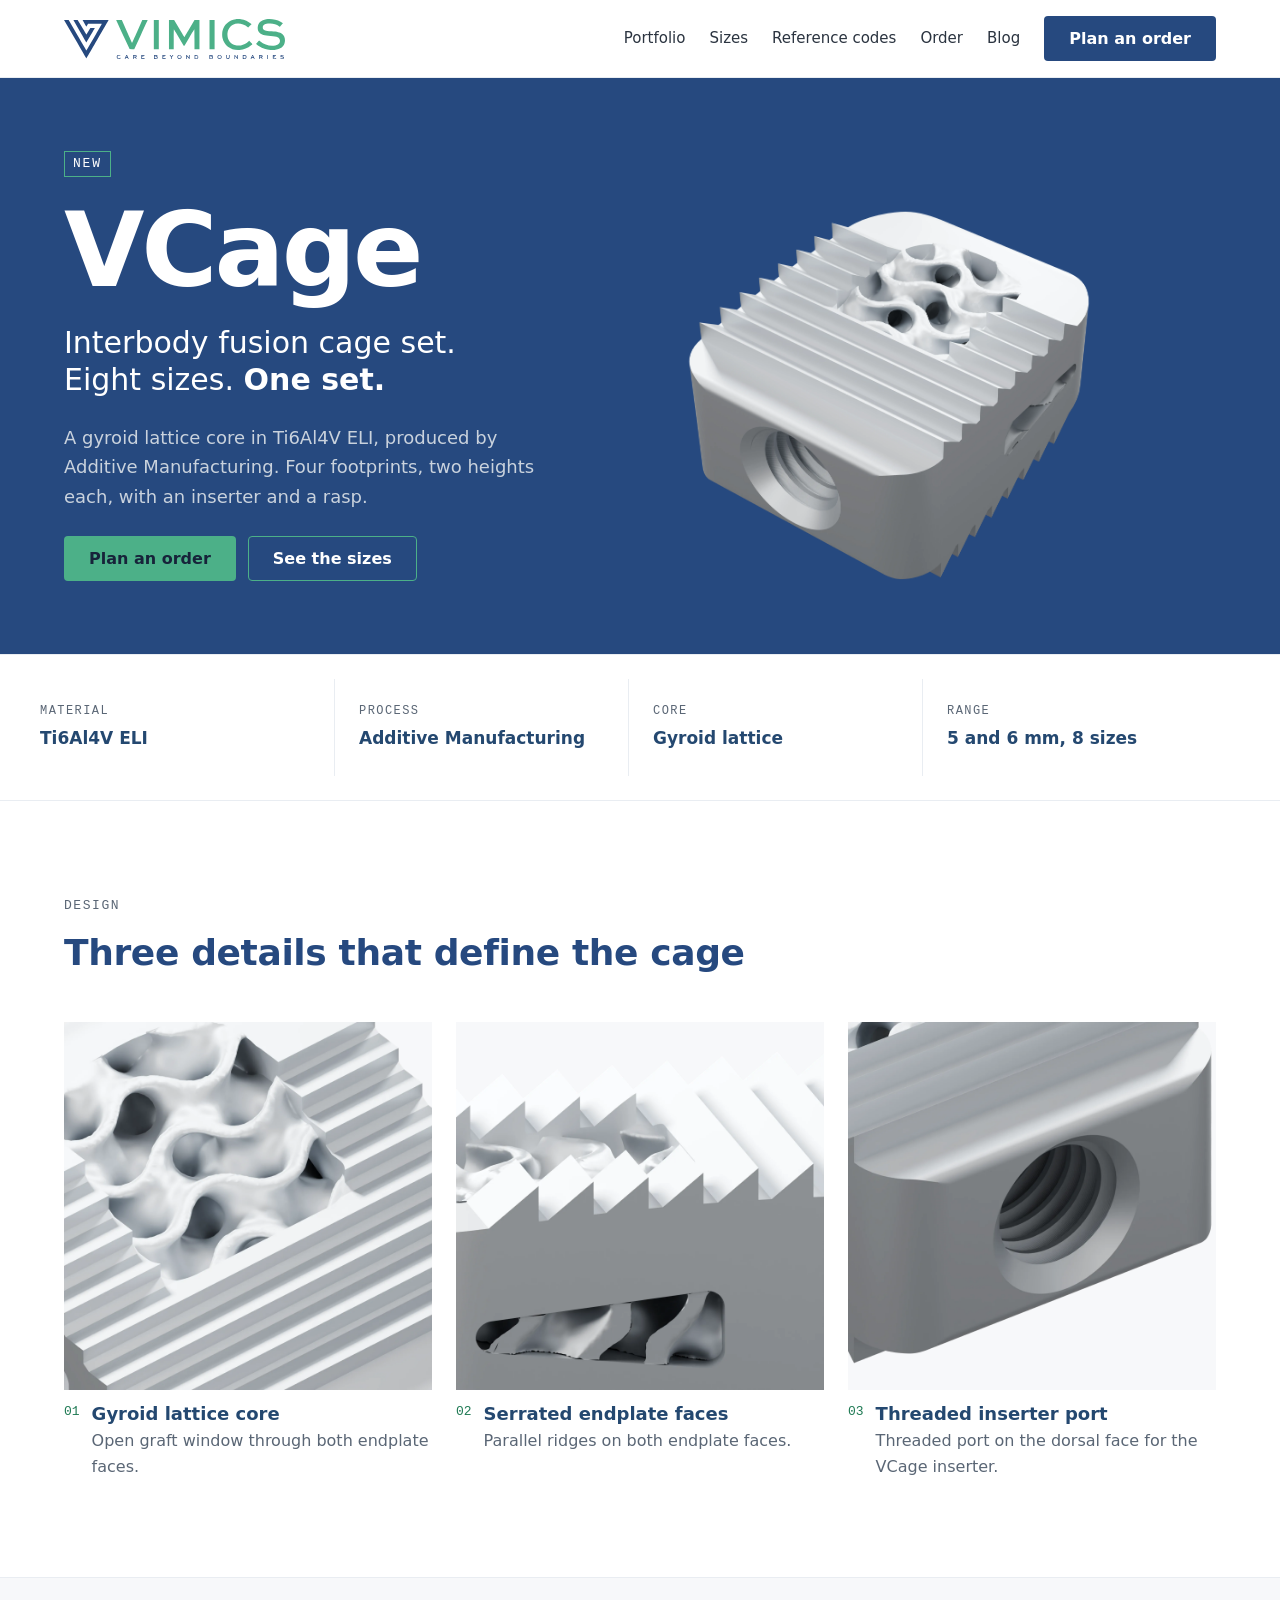
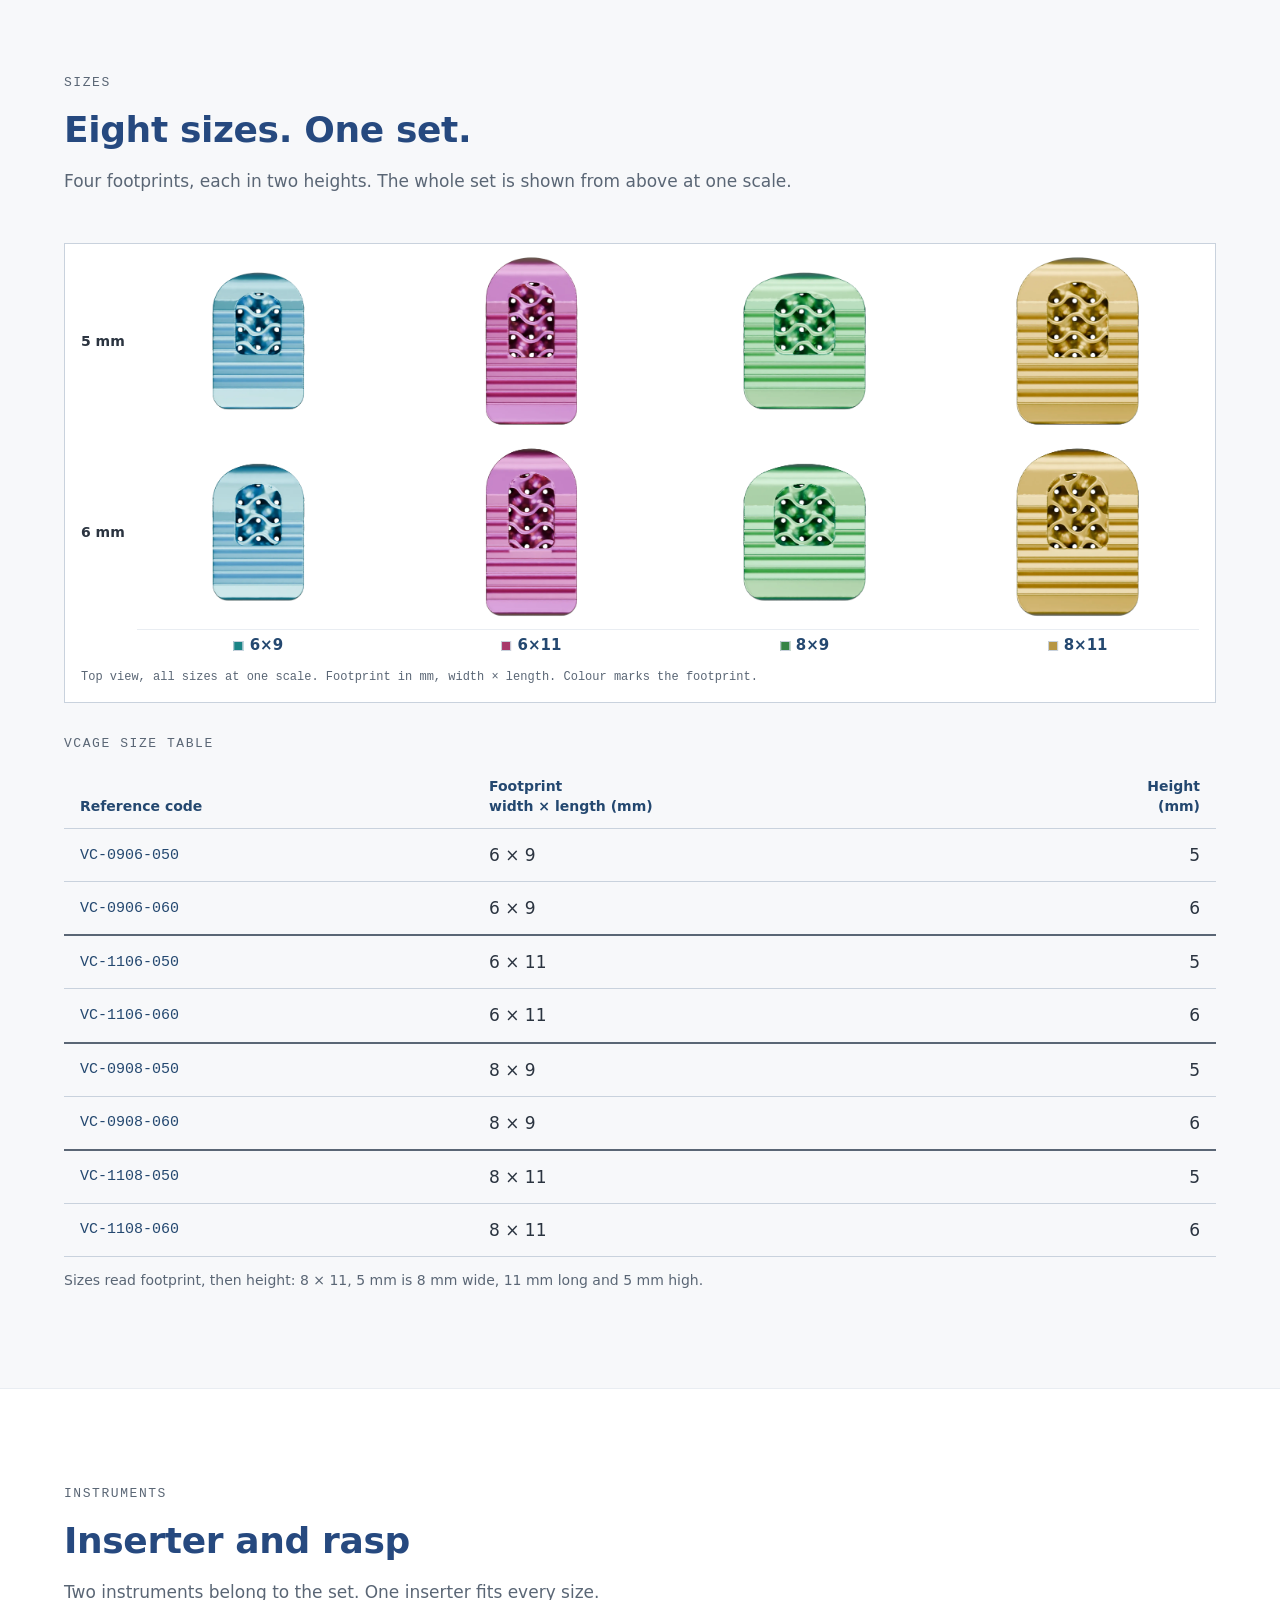
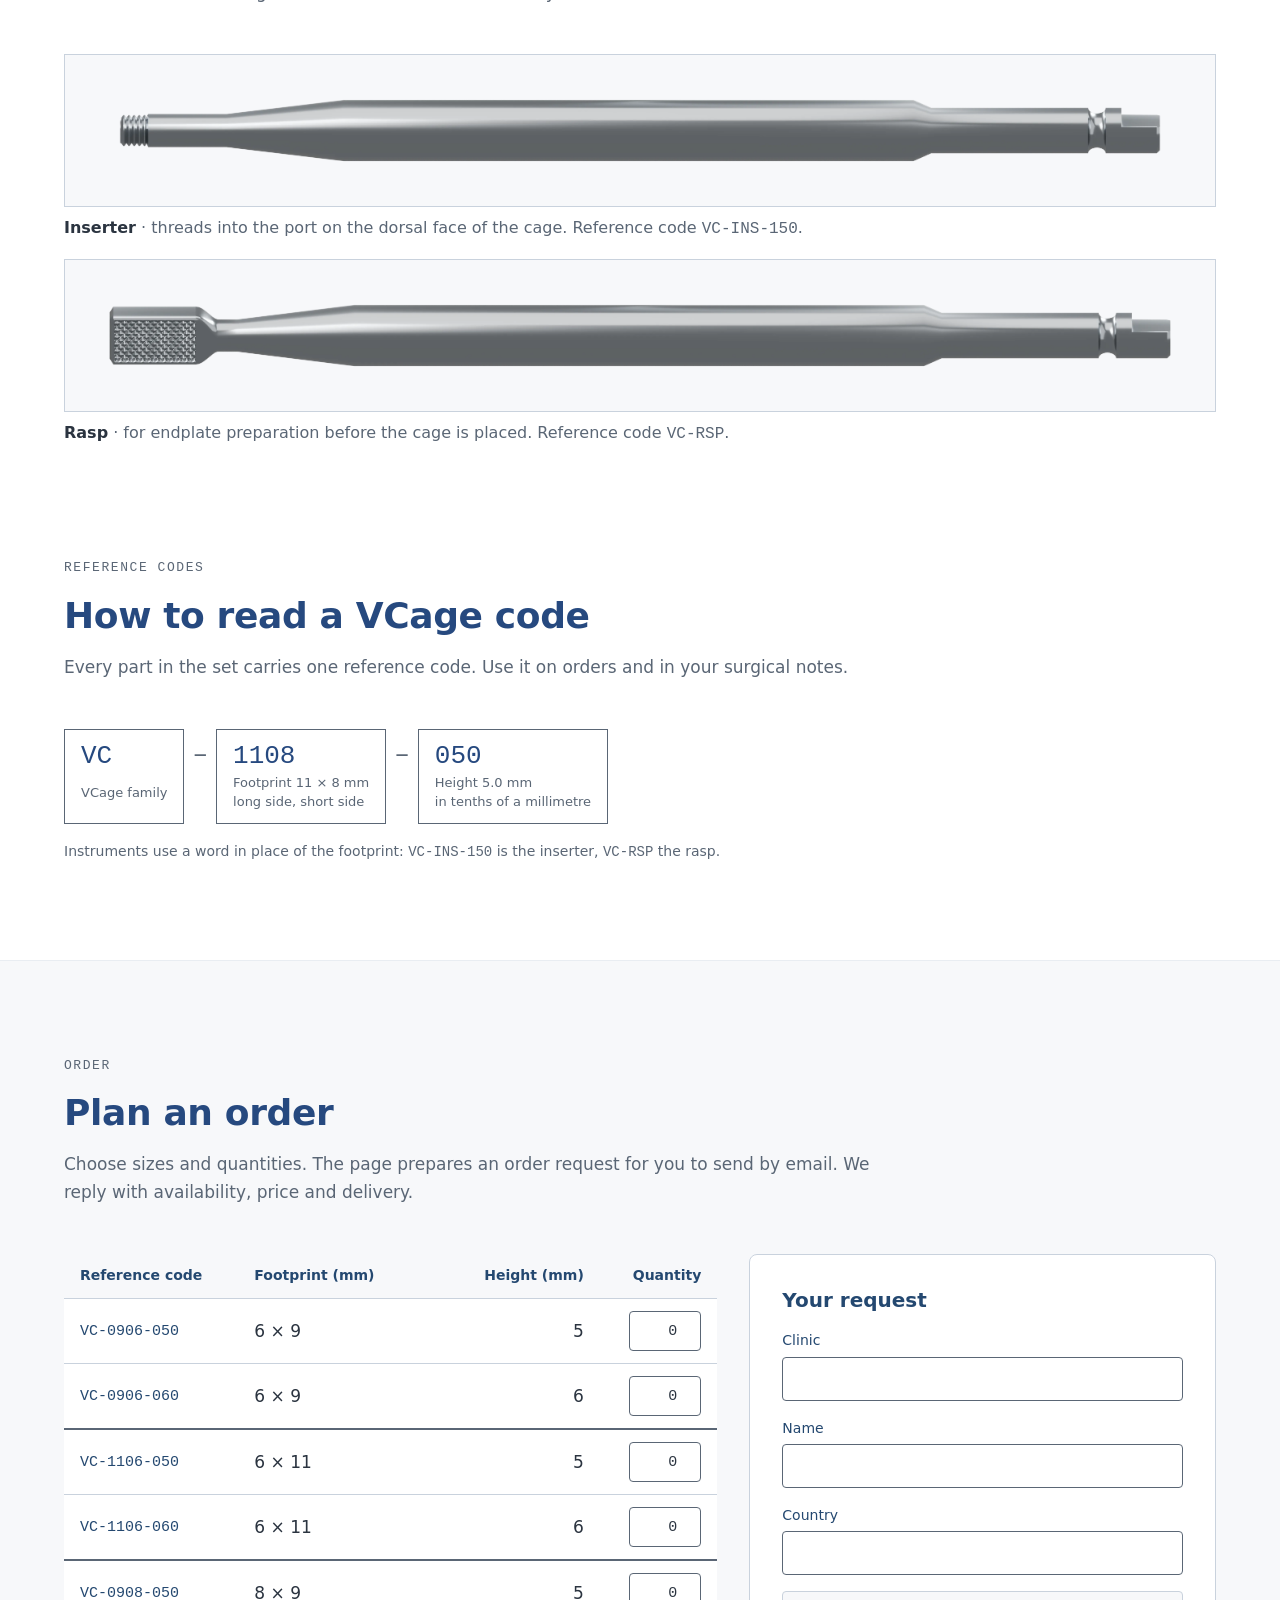
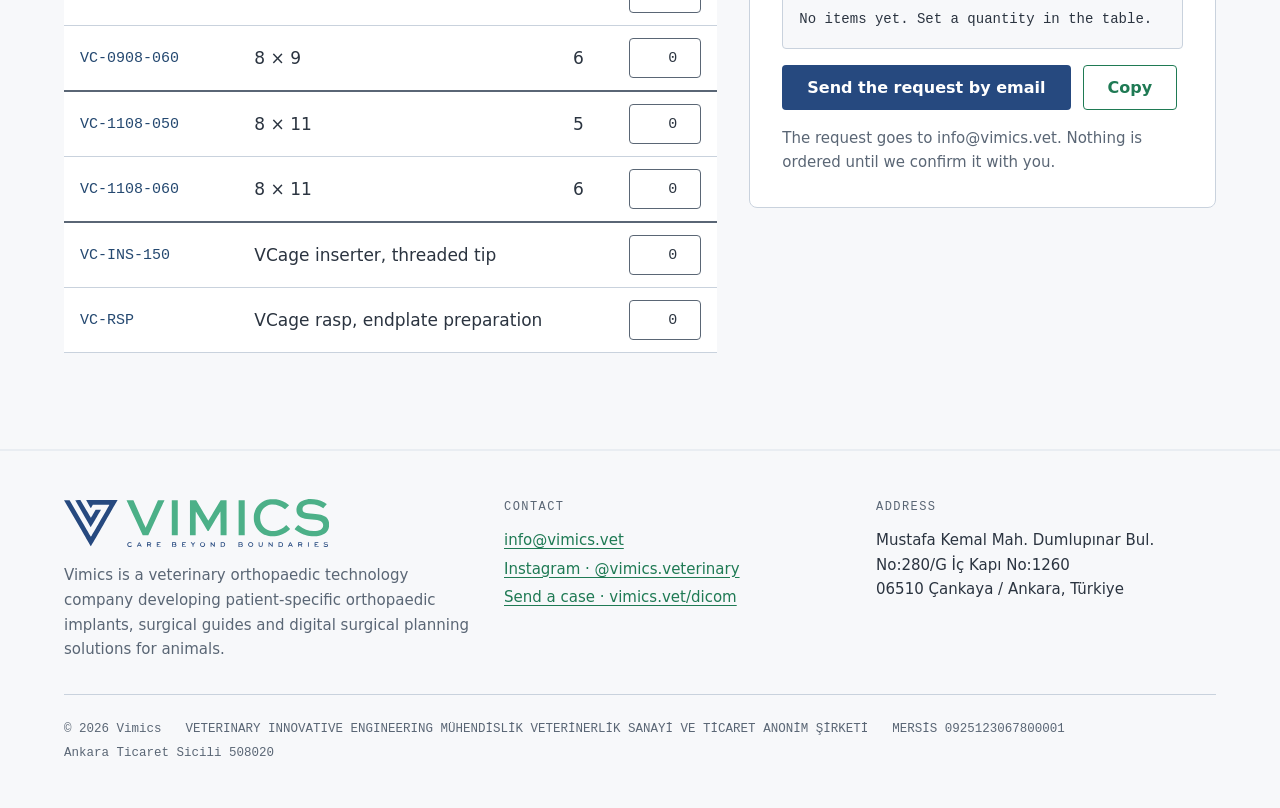
==== commit 3dc0b8fb: "Align VCage reference codes with the product BOM code scheme Co-Authored-By: Claude Fable 5.2 <norep" ====
--- a/vcage/index.html
+++ b/vcage/index.html
@@ -144,14 +144,14 @@
           <tr><th>Reference code</th><th>Footprint<br>width × length (mm)</th><th class="sayi">Height<br>(mm)</th></tr>
         </thead>
         <tbody>
-<tr><td class="kod">VC-0609-050</td><td>6 × 9</td><td class="sayi">5</td></tr>
-<tr><td class="kod">VC-0609-060</td><td>6 × 9</td><td class="sayi">6</td></tr>
-<tr class="grup-ilk"><td class="kod">VC-0611-050</td><td>6 × 11</td><td class="sayi">5</td></tr>
-<tr><td class="kod">VC-0611-060</td><td>6 × 11</td><td class="sayi">6</td></tr>
-<tr class="grup-ilk"><td class="kod">VC-0809-050</td><td>8 × 9</td><td class="sayi">5</td></tr>
-<tr><td class="kod">VC-0809-060</td><td>8 × 9</td><td class="sayi">6</td></tr>
-<tr class="grup-ilk"><td class="kod">VC-0811-050</td><td>8 × 11</td><td class="sayi">5</td></tr>
-<tr><td class="kod">VC-0811-060</td><td>8 × 11</td><td class="sayi">6</td></tr>
+<tr><td class="kod">VC-0906-050</td><td>6 × 9</td><td class="sayi">5</td></tr>
+<tr><td class="kod">VC-0906-060</td><td>6 × 9</td><td class="sayi">6</td></tr>
+<tr class="grup-ilk"><td class="kod">VC-1106-050</td><td>6 × 11</td><td class="sayi">5</td></tr>
+<tr><td class="kod">VC-1106-060</td><td>6 × 11</td><td class="sayi">6</td></tr>
+<tr class="grup-ilk"><td class="kod">VC-0908-050</td><td>8 × 9</td><td class="sayi">5</td></tr>
+<tr><td class="kod">VC-0908-060</td><td>8 × 9</td><td class="sayi">6</td></tr>
+<tr class="grup-ilk"><td class="kod">VC-1108-050</td><td>8 × 11</td><td class="sayi">5</td></tr>
+<tr><td class="kod">VC-1108-060</td><td>8 × 11</td><td class="sayi">6</td></tr>
         </tbody>
       </table>
     </div>
@@ -168,7 +168,7 @@
     </div>
     <figure class="alet">
       <div class="inserter-sahne"><img src="../assets/img/vcage/inserter.webp" width="5444" height="510" loading="lazy" alt="VCage inserter with a threaded tip, shown horizontally"></div>
-      <figcaption><b>Inserter</b> · threads into the port on the dorsal face of the cage. Reference code <span class="mono">VC-INS</span>.</figcaption>
+      <figcaption><b>Inserter</b> · threads into the port on the dorsal face of the cage. Reference code <span class="mono">VC-INS-150</span>.</figcaption>
     </figure>
     <figure class="alet">
       <div class="inserter-sahne"><img src="../assets/img/vcage/rasp.webp" width="5444" height="510" loading="lazy" alt="VCage rasp with a knurled working end, shown horizontally"></div>
@@ -184,14 +184,14 @@
       <h2>How to read a VCage code</h2>
       <p class="ikincil">Every part in the set carries one reference code. Use it on orders and in your surgical notes.</p>
     </div>
-    <div class="kod-anatomi" aria-label="Example code VC-0811-050">
+    <div class="kod-anatomi" aria-label="Example code VC-1108-050">
       <div><b>VC</b><span>VCage family</span></div>
       <div class="tire"><b>–</b></div>
-      <div><b>0811</b><span>Footprint 8 × 11 mm<br>width, length</span></div>
+      <div><b>1108</b><span>Footprint 11 × 8 mm<br>long side, short side</span></div>
       <div class="tire"><b>–</b></div>
       <div><b>050</b><span>Height 5.0 mm<br>in tenths of a millimetre</span></div>
     </div>
-    <p class="tablo-not" style="margin-top: var(--b4);">Instruments use a word in place of the footprint: <span class="mono">VC-INS</span> is the inserter, <span class="mono">VC-RSP</span> the rasp.</p>
+    <p class="tablo-not" style="margin-top: var(--b4);">Instruments use a word in place of the footprint: <span class="mono">VC-INS-150</span> is the inserter, <span class="mono">VC-RSP</span> the rasp.</p>
   </div>
 </section>
 
@@ -209,15 +209,15 @@
             <tr><th>Reference code</th><th>Footprint (mm)</th><th class="sayi">Height (mm)</th><th class="sayi">Quantity</th></tr>
           </thead>
           <tbody>
-<tr><td class="kod">VC-0609-050</td><td>6 × 9</td><td class="sayi">5</td><td class="sayi"><input type="number" id="adet-VC-0609-050" data-kod="VC-0609-050" data-ad="VCage 6x9, 5 mm" min="0" max="99" step="1" value="0" inputmode="numeric" aria-label="Quantity of VC-0609-050"></td></tr>
-<tr><td class="kod">VC-0609-060</td><td>6 × 9</td><td class="sayi">6</td><td class="sayi"><input type="number" id="adet-VC-0609-060" data-kod="VC-0609-060" data-ad="VCage 6x9, 6 mm" min="0" max="99" step="1" value="0" inputmode="numeric" aria-label="Quantity of VC-0609-060"></td></tr>
-<tr class="grup-ilk"><td class="kod">VC-0611-050</td><td>6 × 11</td><td class="sayi">5</td><td class="sayi"><input type="number" id="adet-VC-0611-050" data-kod="VC-0611-050" data-ad="VCage 6x11, 5 mm" min="0" max="99" step="1" value="0" inputmode="numeric" aria-label="Quantity of VC-0611-050"></td></tr>
-<tr><td class="kod">VC-0611-060</td><td>6 × 11</td><td class="sayi">6</td><td class="sayi"><input type="number" id="adet-VC-0611-060" data-kod="VC-0611-060" data-ad="VCage 6x11, 6 mm" min="0" max="99" step="1" value="0" inputmode="numeric" aria-label="Quantity of VC-0611-060"></td></tr>
-<tr class="grup-ilk"><td class="kod">VC-0809-050</td><td>8 × 9</td><td class="sayi">5</td><td class="sayi"><input type="number" id="adet-VC-0809-050" data-kod="VC-0809-050" data-ad="VCage 8x9, 5 mm" min="0" max="99" step="1" value="0" inputmode="numeric" aria-label="Quantity of VC-0809-050"></td></tr>
-<tr><td class="kod">VC-0809-060</td><td>8 × 9</td><td class="sayi">6</td><td class="sayi"><input type="number" id="adet-VC-0809-060" data-kod="VC-0809-060" data-ad="VCage 8x9, 6 mm" min="0" max="99" step="1" value="0" inputmode="numeric" aria-label="Quantity of VC-0809-060"></td></tr>
-<tr class="grup-ilk"><td class="kod">VC-0811-050</td><td>8 × 11</td><td class="sayi">5</td><td class="sayi"><input type="number" id="adet-VC-0811-050" data-kod="VC-0811-050" data-ad="VCage 8x11, 5 mm" min="0" max="99" step="1" value="0" inputmode="numeric" aria-label="Quantity of VC-0811-050"></td></tr>
-<tr><td class="kod">VC-0811-060</td><td>8 × 11</td><td class="sayi">6</td><td class="sayi"><input type="number" id="adet-VC-0811-060" data-kod="VC-0811-060" data-ad="VCage 8x11, 6 mm" min="0" max="99" step="1" value="0" inputmode="numeric" aria-label="Quantity of VC-0811-060"></td></tr>
-<tr class="grup-ilk"><td class="kod">VC-INS</td><td colspan="2">VCage inserter, threaded tip</td><td class="sayi"><input type="number" id="adet-VC-INS" data-kod="VC-INS" data-ad="VCage inserter" min="0" max="99" step="1" value="0" inputmode="numeric" aria-label="Quantity of VC-INS"></td></tr>
+<tr><td class="kod">VC-0906-050</td><td>6 × 9</td><td class="sayi">5</td><td class="sayi"><input type="number" id="adet-VC-0906-050" data-kod="VC-0906-050" data-ad="VCage 6x9, 5 mm" min="0" max="99" step="1" value="0" inputmode="numeric" aria-label="Quantity of VC-0906-050"></td></tr>
+<tr><td class="kod">VC-0906-060</td><td>6 × 9</td><td class="sayi">6</td><td class="sayi"><input type="number" id="adet-VC-0906-060" data-kod="VC-0906-060" data-ad="VCage 6x9, 6 mm" min="0" max="99" step="1" value="0" inputmode="numeric" aria-label="Quantity of VC-0906-060"></td></tr>
+<tr class="grup-ilk"><td class="kod">VC-1106-050</td><td>6 × 11</td><td class="sayi">5</td><td class="sayi"><input type="number" id="adet-VC-1106-050" data-kod="VC-1106-050" data-ad="VCage 6x11, 5 mm" min="0" max="99" step="1" value="0" inputmode="numeric" aria-label="Quantity of VC-1106-050"></td></tr>
+<tr><td class="kod">VC-1106-060</td><td>6 × 11</td><td class="sayi">6</td><td class="sayi"><input type="number" id="adet-VC-1106-060" data-kod="VC-1106-060" data-ad="VCage 6x11, 6 mm" min="0" max="99" step="1" value="0" inputmode="numeric" aria-label="Quantity of VC-1106-060"></td></tr>
+<tr class="grup-ilk"><td class="kod">VC-0908-050</td><td>8 × 9</td><td class="sayi">5</td><td class="sayi"><input type="number" id="adet-VC-0908-050" data-kod="VC-0908-050" data-ad="VCage 8x9, 5 mm" min="0" max="99" step="1" value="0" inputmode="numeric" aria-label="Quantity of VC-0908-050"></td></tr>
+<tr><td class="kod">VC-0908-060</td><td>8 × 9</td><td class="sayi">6</td><td class="sayi"><input type="number" id="adet-VC-0908-060" data-kod="VC-0908-060" data-ad="VCage 8x9, 6 mm" min="0" max="99" step="1" value="0" inputmode="numeric" aria-label="Quantity of VC-0908-060"></td></tr>
+<tr class="grup-ilk"><td class="kod">VC-1108-050</td><td>8 × 11</td><td class="sayi">5</td><td class="sayi"><input type="number" id="adet-VC-1108-050" data-kod="VC-1108-050" data-ad="VCage 8x11, 5 mm" min="0" max="99" step="1" value="0" inputmode="numeric" aria-label="Quantity of VC-1108-050"></td></tr>
+<tr><td class="kod">VC-1108-060</td><td>8 × 11</td><td class="sayi">6</td><td class="sayi"><input type="number" id="adet-VC-1108-060" data-kod="VC-1108-060" data-ad="VCage 8x11, 6 mm" min="0" max="99" step="1" value="0" inputmode="numeric" aria-label="Quantity of VC-1108-060"></td></tr>
+<tr class="grup-ilk"><td class="kod">VC-INS-150</td><td colspan="2">VCage inserter, threaded tip</td><td class="sayi"><input type="number" id="adet-VC-INS-150" data-kod="VC-INS-150" data-ad="VCage inserter" min="0" max="99" step="1" value="0" inputmode="numeric" aria-label="Quantity of VC-INS-150"></td></tr>
 <tr><td class="kod">VC-RSP</td><td colspan="2">VCage rasp, endplate preparation</td><td class="sayi"><input type="number" id="adet-VC-RSP" data-kod="VC-RSP" data-ad="VCage rasp" min="0" max="99" step="1" value="0" inputmode="numeric" aria-label="Quantity of VC-RSP"></td></tr>
           </tbody>
         </table>
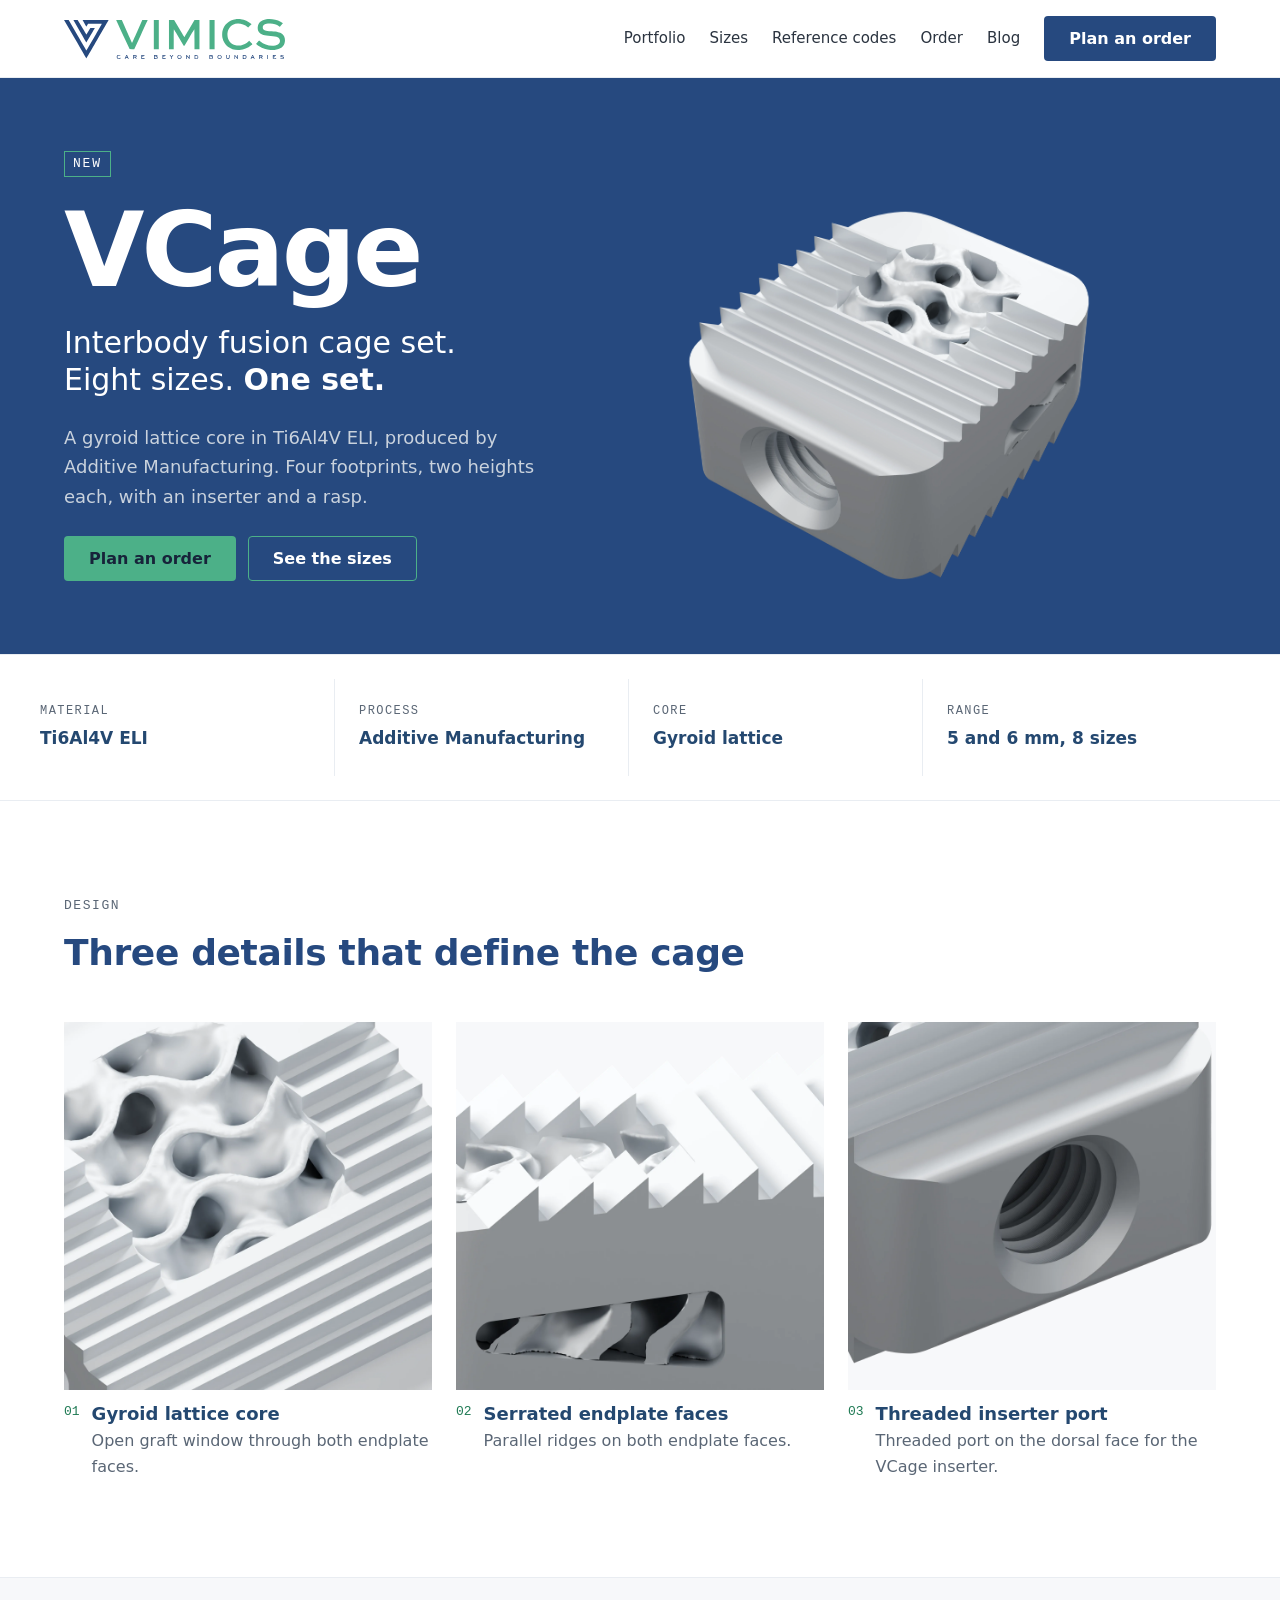
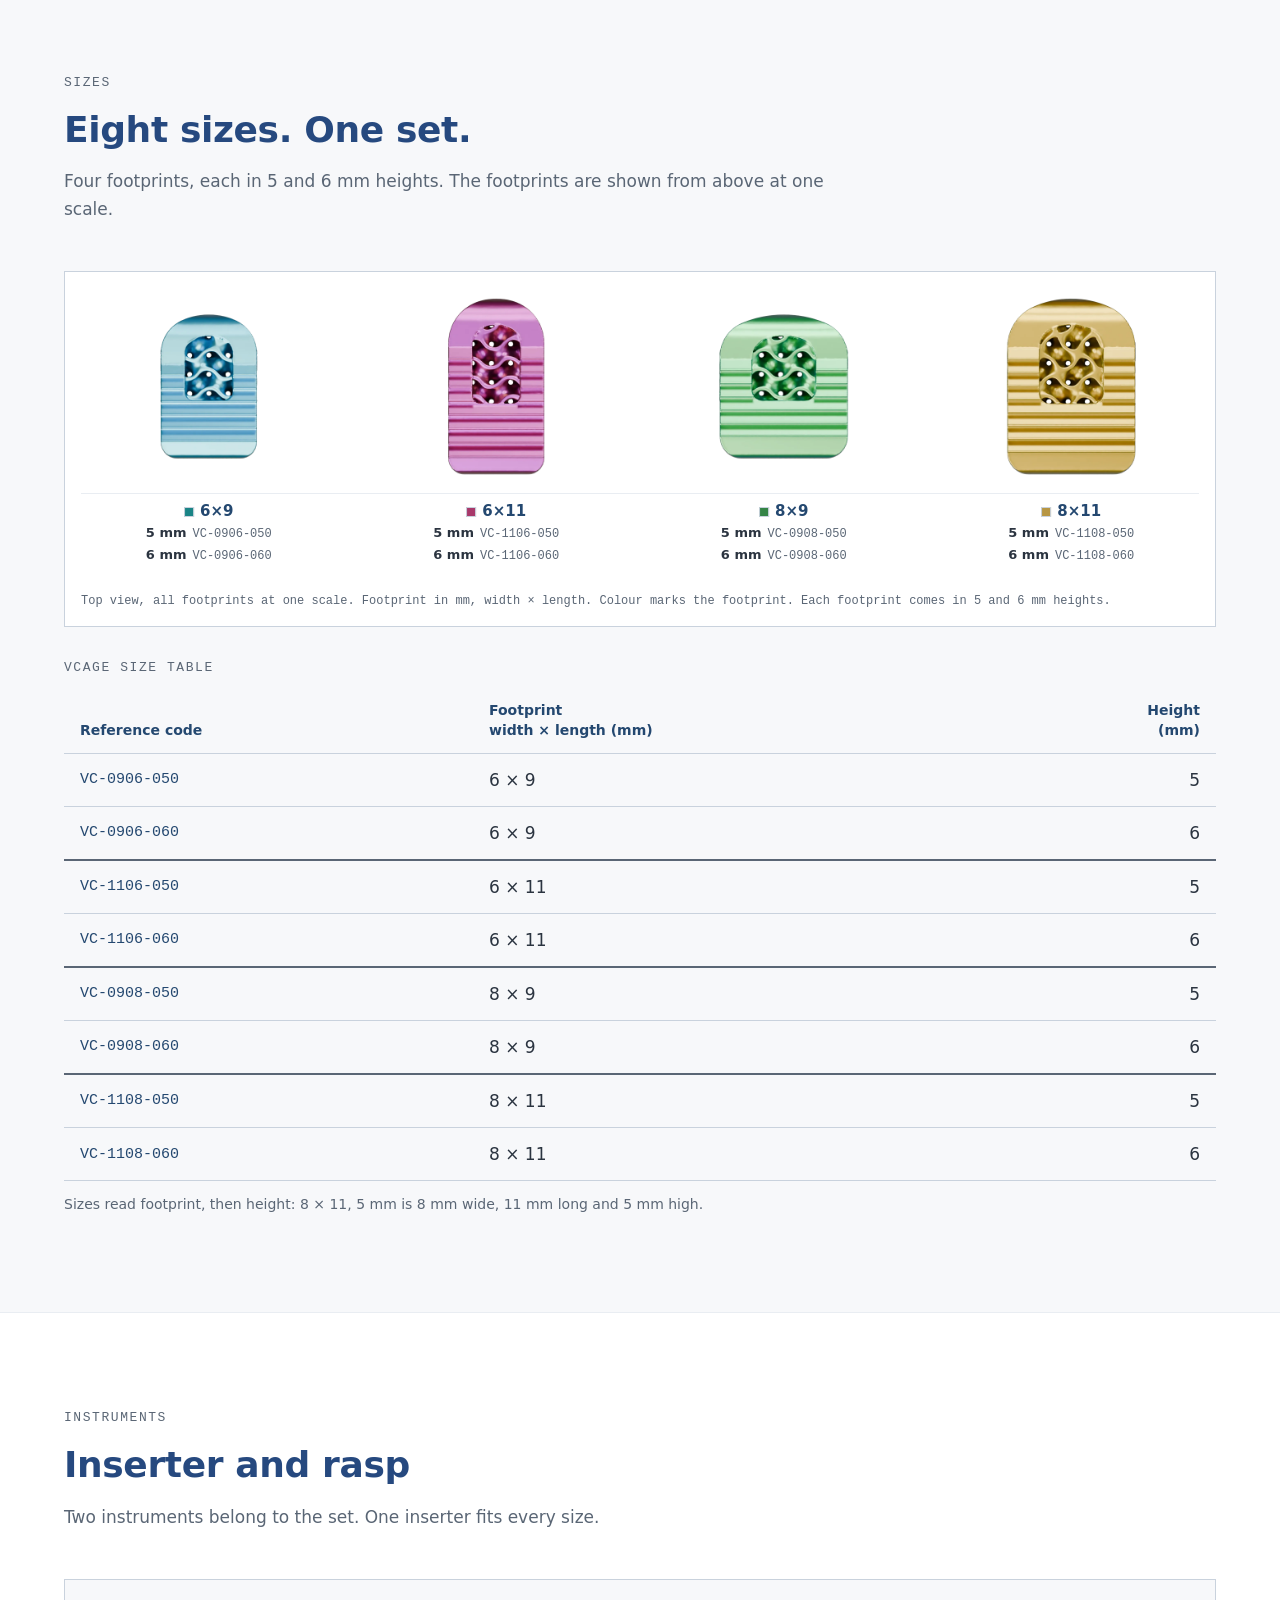
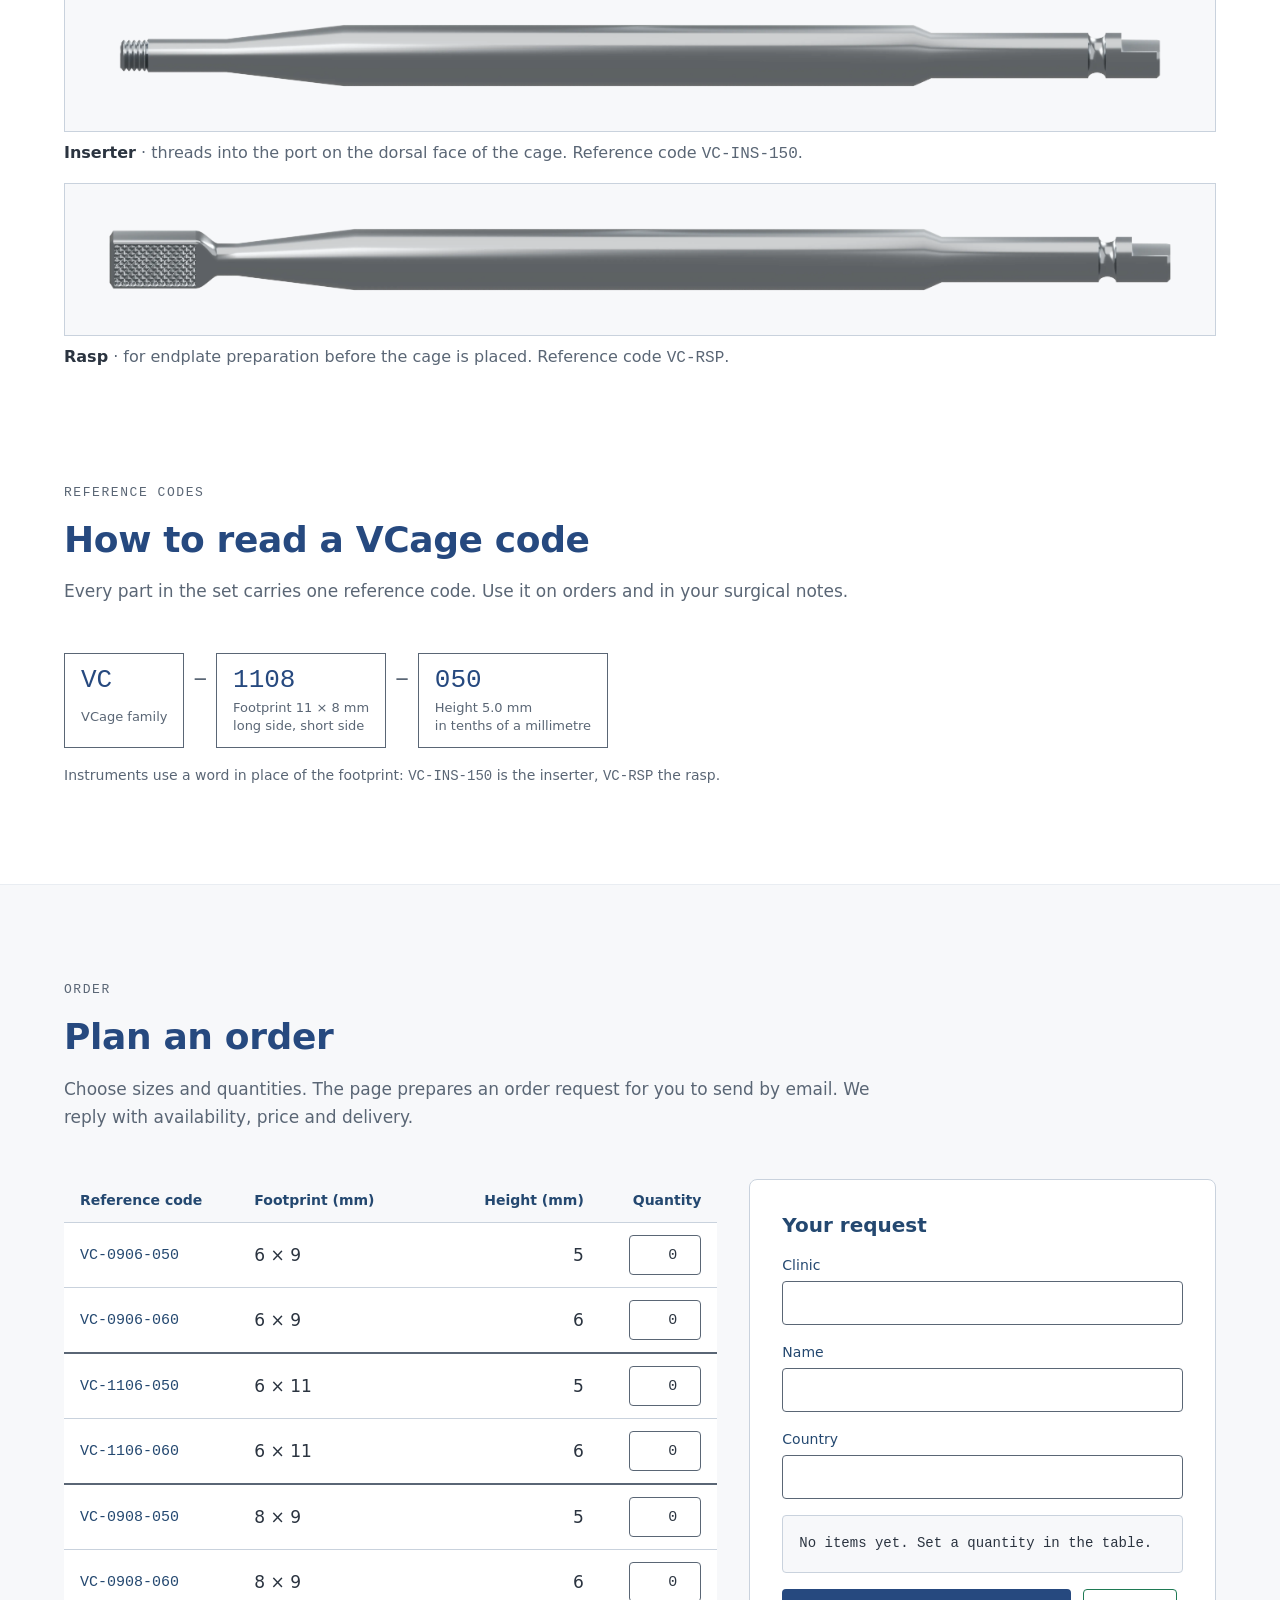
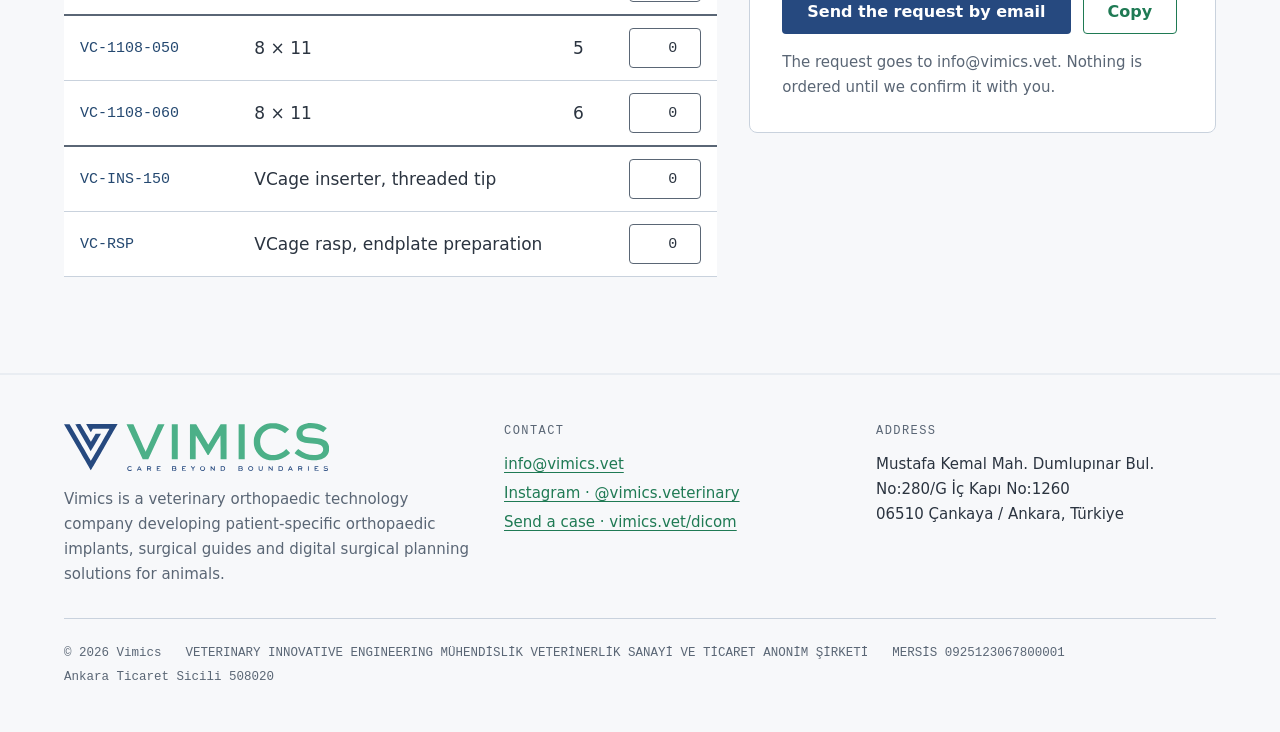
==== commit 2542f264: "Show VCage footprints in one row and list heights as text Co-Authored-By: Claude Opus 5.5 <noreply@a" ====
--- a/vcage/index.html
+++ b/vcage/index.html
@@ -134,9 +134,9 @@
     <div class="bolum-bas">
       <span class="etiket">Sizes</span>
       <h2>Eight sizes. One set.</h2>
-      <p class="ikincil">Four footprints, each in two heights. The whole set is shown from above at one scale.</p>
-    </div>
-    <div class="matris-sar"><figure class="matris"><div class="matris-ic"><div class="matris-gorsel"><img src="../assets/img/vcage/matris.webp" width="5444" height="1974" loading="lazy" alt="All eight VCage sizes seen from above at one scale: four footprints in columns, two heights per footprint"><span class="satir" style="top:25.18%">5 mm</span><span class="satir" style="top:74.82%">6 mm</span></div><div class="ayaklar"><span class="ayak" style="left:11.43%"><i style="background:#1A8486"></i>6×9</span><span class="ayak" style="left:37.14%"><i style="background:#A8386A"></i>6×11</span><span class="ayak" style="left:62.86%"><i style="background:#358446"></i>8×9</span><span class="ayak" style="left:88.57%"><i style="background:#B79643"></i>8×11</span></div></div><figcaption>Top view, all sizes at one scale. Footprint in mm, width × length. Colour marks the footprint.</figcaption></figure></div>
+      <p class="ikincil">Four footprints, each in 5 and 6 mm heights. The footprints are shown from above at one scale.</p>
+    </div>
+    <div class="matris-sar"><figure class="matris"><div class="matris-gorsel"><img src="../assets/img/vcage/taban.webp" width="5444" height="1000" loading="lazy" alt="The four VCage footprints seen from above at one scale; each comes in 5 and 6 mm heights"></div><div class="ayaklar"><div class="ayak" style="left:11.43%"><strong><i style="background:#1A8486"></i>6×9</strong><span><b>5 mm</b>VC-0906-050</span><span><b>6 mm</b>VC-0906-060</span></div><div class="ayak" style="left:37.14%"><strong><i style="background:#A8386A"></i>6×11</strong><span><b>5 mm</b>VC-1106-050</span><span><b>6 mm</b>VC-1106-060</span></div><div class="ayak" style="left:62.86%"><strong><i style="background:#358446"></i>8×9</strong><span><b>5 mm</b>VC-0908-050</span><span><b>6 mm</b>VC-0908-060</span></div><div class="ayak" style="left:88.57%"><strong><i style="background:#B79643"></i>8×11</strong><span><b>5 mm</b>VC-1108-050</span><span><b>6 mm</b>VC-1108-060</span></div></div><figcaption>Top view, all footprints at one scale. Footprint in mm, width × length. Colour marks the footprint. Each footprint comes in 5 and 6 mm heights.</figcaption></figure></div>
     <div class="tablo-sar">
       <table class="boyut">
         <caption class="etiket" style="text-align: left; padding-bottom: var(--b3);">VCage size table</caption>
--- a/assets/site.css
+++ b/assets/site.css
@@ -280,12 +280,13 @@
 .inserter-sahne img { width: 100%; }
 .matris-sar { overflow-x: auto; margin-bottom: var(--b6); border: 1px solid var(--kenarlik); background: var(--zemin); }
 .matris { margin: 0; min-width: 760px; padding: 0 var(--b4) var(--b4); }
-.matris-ic { margin-left: 56px; }
-.matris-gorsel { position: relative; }
+.matris-gorsel { position: relative; padding-top: var(--b4); }
 .matris img { width: 100%; }
-.matris .satir { position: absolute; left: -56px; transform: translateY(-50%); white-space: nowrap; font: 600 14px/1.3 var(--sans); color: var(--metin-birincil); }
-.matris .ayaklar { position: relative; height: 32px; border-top: 1px solid var(--ayrac); }
-.matris .ayak { position: absolute; top: 8px; transform: translateX(-50%); display: flex; align-items: center; gap: 6px; white-space: nowrap; font: 600 15px/1 var(--sans); color: var(--alt-baslik); }
+.matris .ayaklar { position: relative; height: 92px; border-top: 1px solid var(--ayrac); }
+.matris .ayak { position: absolute; top: 10px; transform: translateX(-50%); display: grid; justify-items: center; gap: 4px; white-space: nowrap;
+  font: 400 12px/1.3 var(--mono); color: var(--metin-ikincil); }
+.matris .ayak strong { display: flex; align-items: center; gap: 6px; margin-bottom: 2px; font: 600 15px/1 var(--sans); color: var(--alt-baslik); }
+.matris .ayak span b { font: 600 13px/1.3 var(--sans); color: var(--metin-birincil); margin-right: 6px; }
 .matris .ayak i { width: 10px; height: 10px; border: 1px solid var(--kenarlik); }
 .alet { margin: 0 0 var(--b4); display: grid; gap: var(--b2); }
 .alet figcaption { font-size: 16px; color: var(--metin-ikincil); }
